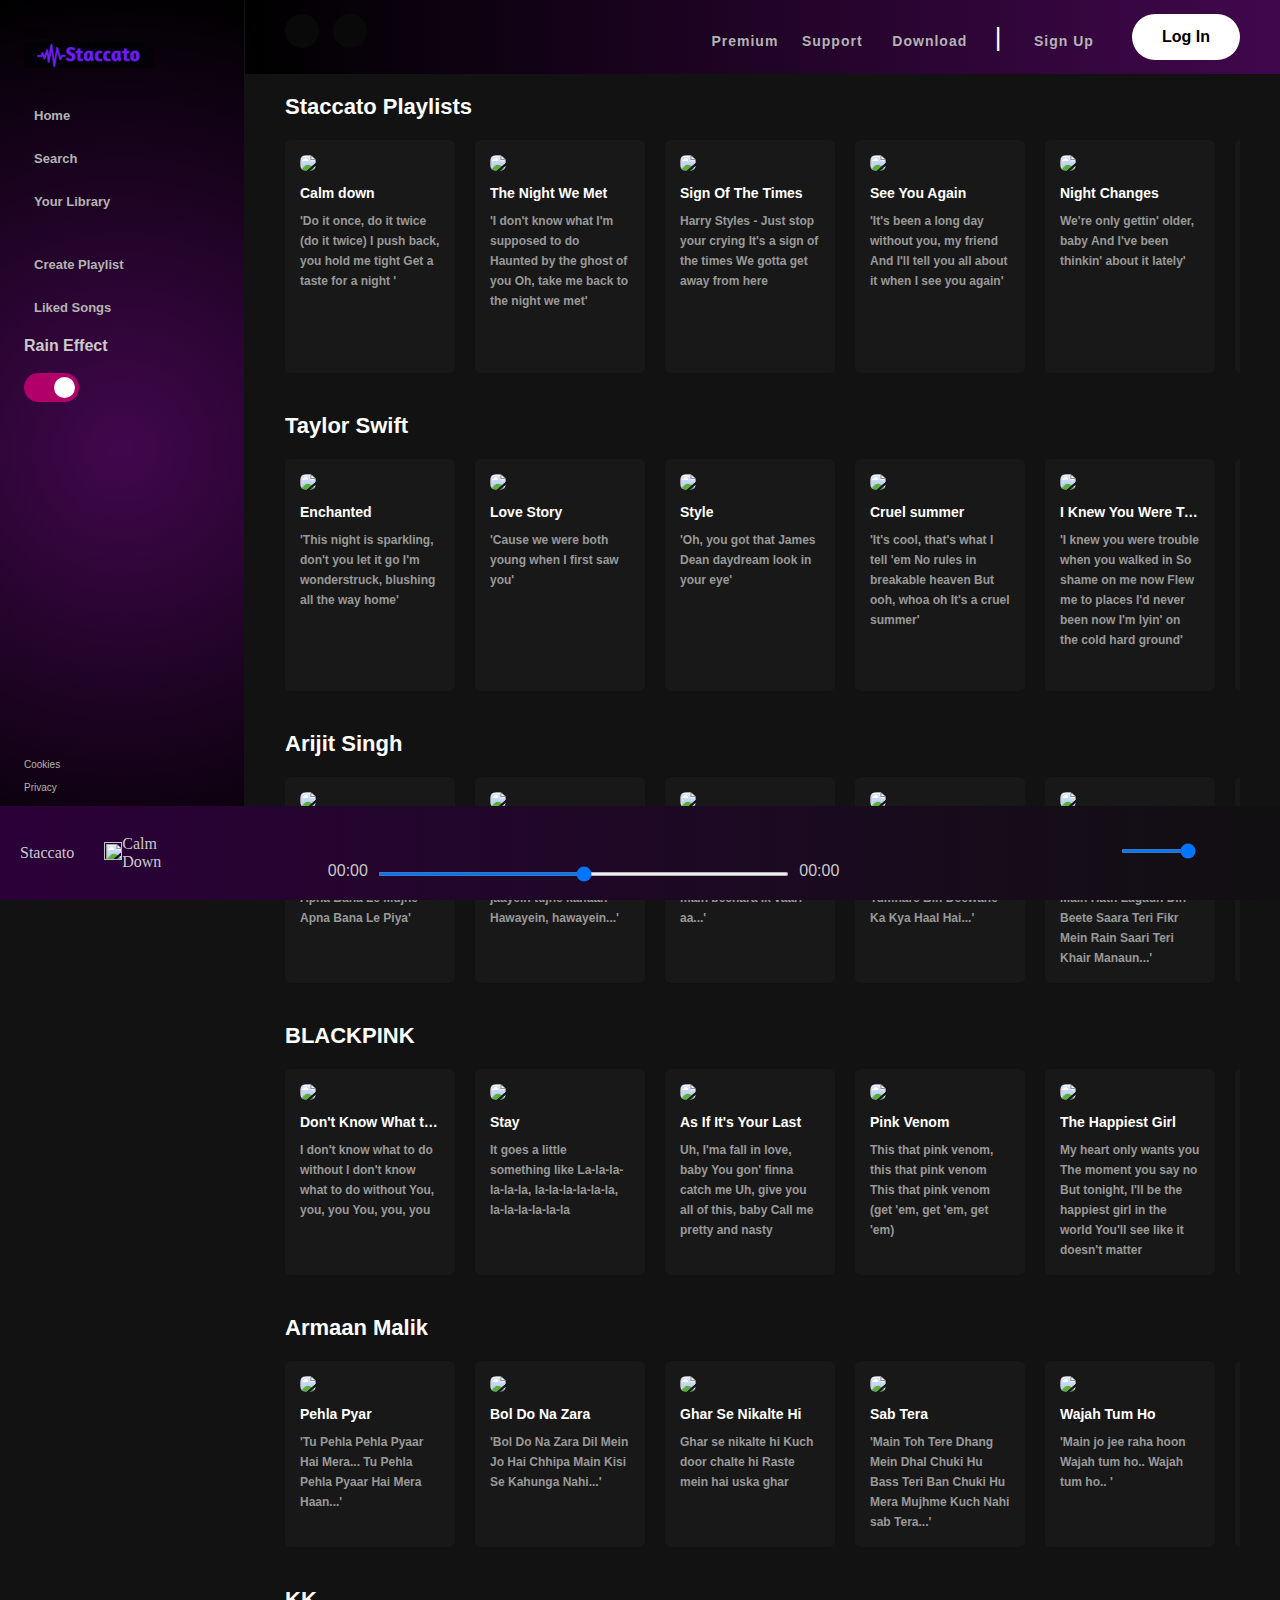
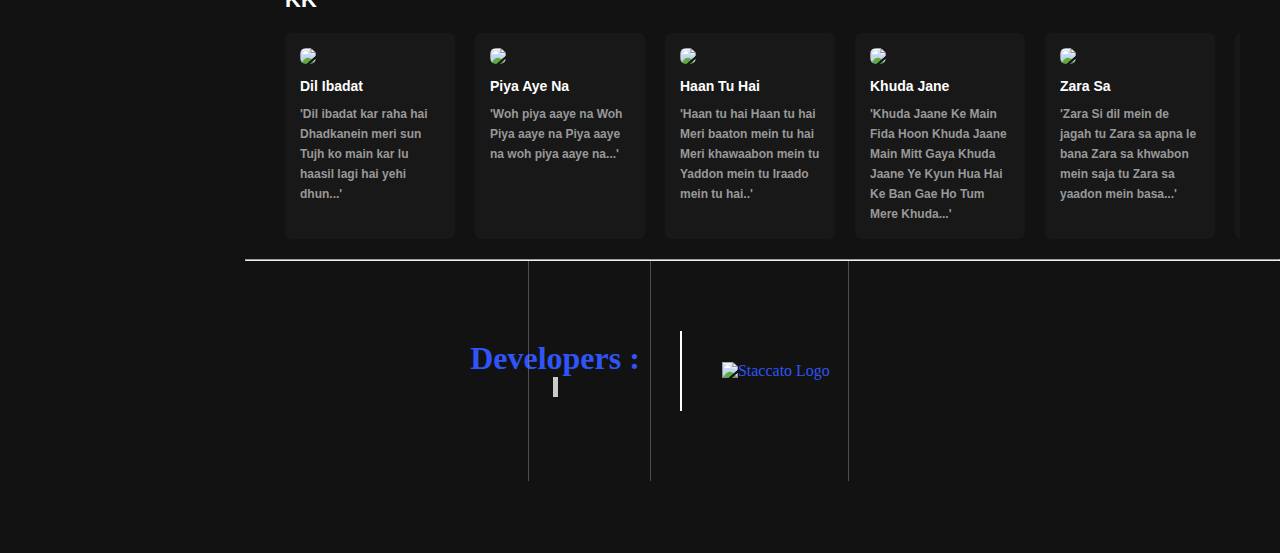
==== index.html @ b37b08cf "Update index.html" ====
<!DOCTYPE html>
<html lang="en">

<head>
  <meta charset="UTF-8">
  <meta name="viewport" content="width=device-width, initial-scale=1.0">
  <link rel="stylesheet" href="Staccato.css">
  <link rel="icon" href="Logo.png">
  <title>Staccato - Let's Listen Something Like Never Before </title>


  <script src="https://cdnjs.cloudflare.com/ajax/libs/p5.js/1.4.0/p5.js"></script>

</head>

<body>
  <div class="sidebar">sss
    <div class="logo">
      <a href="#">
        <img src="Staccato.jpg" alt="Logo" />
      </a>
    </div>

    <div class="navigation">
      <ul>
        <li>
          <a href="#">
            <span class="fa fa-home"></span>
            <span id="homeButton" style=" scroll-behavior: smooth;">Home</span>
          </a>
        </li>

        <li>
          <a href="#">
            <span class="fa fa-search"></span>
            <span>Search</span>
          </a>
        </li>

        <li>
          <a href="#">
            <span class="fa fas fa-book"></span>
            <span>Your Library</span>
          </a>
        </li>
      </ul>
    </div>

    <div class="navigation">
      <ul>
        <li>
          <a href="#">
            <span class="fa fas fa-plus-square"></span>
            <span>Create Playlist</span>
          </a>
        </li>

        <li>
          <a href="#">
            <span class="fa fas fa-heart"></span>
            <span>Liked Songs</span>
          </a>
        </li>
        <li>
          <h4 style="color: #CACACA ; font-family: Arial, Helvetica, sans-serif;"> Rain Effect </h4>
          <br>
          <label class="toggle-button">
            <input type="checkbox" id="rainToggle" checked>
            <span class="slider round"></span>
          </label>

        </li>

      </ul>
    </div>



    <div class="policies">
      <ul>
        <li>
          <a href="#">Cookies</a>
        </li>
        <li>
          <a href="#">Privacy</a>
        </li>

      </ul>
    </div>
  </div>

  <div class="main-container">
    <div class="topbar">
      <div class="prev-next-buttons">
        <button type="button" class="fa fas fa-chevron-left"></button>
        <button type="button" class="fa fas fa-chevron-right"></button>
      </div>
      <div class="navbar">
        <ul>
          <li>
            <a href="#">Premium</a>
          </li>
          <li>
            <a href="#">Support</a>
          </li>
          <li>
            <a href="#">Download</a>
          </li>
          <li class="divider">|</li>
          <li>
            <a href="#">Sign Up</a>
          </li>
        </ul>
        <button type="button">Log In</button>
      </div>
    </div>

    <div class="spotify-playlists">
      <h2>Staccato Playlists</h2>
      <div class="list">
        <div class="item">
          <img src="https://i1.sndcdn.com/artworks-hvuPC7OQC2OBPDov-V1Ht2A-t500x500.jpg" />
          <div class="play">
            <span class="fa fa-play" onclick="playSong('Songs/Rema, Selena Gomez - Calm Down.mp3','Calm Down ')"></span>
          </div>
          <h4> Calm down </h4>
          <p>'Do it once, do it twice (do it twice)
            I push back, you hold me tight
            Get a taste for a night '</p>
        </div>

        <div class="item">
          <img
            src="https://virtualpiano.net/wp-content/uploads/2020/11/The-Night-We-Met-13-Reasons-Why-Lord-Huron-Best-Online-Piano-Keyboard-Virtual-Piano.jpg" />
          <div class="play">
            <span class="fa fa-play"
              onclick="playSong('Songs/Lord Huron - The Night We Met.mp3','The Night We Met')"></span>
          </div>
          <h4> The Night We Met </h4>
          <p>'I don't know what I'm supposed to do
            Haunted by the ghost of you
            Oh, take me back to the night we met'</p>
        </div>

        <div class="item">
          <img src="https://i1.sndcdn.com/artworks-J3lCZyx8keOpfR1y-PAzksA-t500x500.jpg" />
          <div class="play">
            <span class="fa fa-play"
              onclick="playSong('Songs/Harry Styles - Sign of the Times.mp3','Sign of the Times')"></span>
          </div>
          <h4> Sign Of The Times </h4>
          <p> Harry Styles -
            Just stop your crying
            It's a sign of the times
            We gotta get away from here
          </p>
        </div>

        <div class="item">
          <img src="https://i1.sndcdn.com/artworks-000116177725-alap1o-t500x500.jpg" />
          <div class="play">
            <span class="fa fa-play"
              onclick="playSong('Songs/Wiz Khalifa - See You Again ft. Charlie Puth.mp3','See You Again')"></span>
          </div>
          <h4> See You Again </h4>
          <p>'It's been a long day without you, my friend
            And I'll tell you all about it when I see you again'</p>
        </div>

        <div class="item">
          <img
            src="https://preview.redd.it/night-changes-has-now-surpassed-1-billion-streams-on-v0-7zn2xd70u7ua1.jpg?width=640&crop=smart&auto=webp&s=d1a2172d731d137d933b00348baa083046243414" />
          <div class="play">
            <span class="fa fa-play"
              onclick="playSong('Songs/One Direction - Night Changes.mp3','Night Changes')"></span>
          </div>
          <h4> Night Changes </h4>
          <p>We're only gettin' older, baby
            And I've been thinkin' about it lately'</p>
        </div>

        <div class="item">
          <img src="https://i1.sndcdn.com/artworks-000132598634-ui94jo-t500x500.jpg" />
          <div class="play">
            <span class="fa fa-play"
              onclick="playSong('Songs/Steal My Girl - One Direction.mp3','Steal My Girl')"></span>
          </div>
          <h4> Steal My Girl </h4>
          <p>'Everybody wanna steal my girl
            Everybody wanna take her heart away'</p>
        </div>

        <div class="item">
          <img src="https://resources.tidal.com/images/24df3cde/8158/43c3/81d8/af526b318696/750x750.jpg" />
          <div class="play">
            <span class="fa fa-play" onclick="playSong('Songs/JVKE - golden hour (official music video).mp3','Golden Hour')"></span>
          </div>
          <h4> Golden Hour </h4>
          <p>I was all alone with the love of my life
            She's got glitter for skin
            My radiant beam in the night
            I don't need no light to see you
            Shine...</p>
        </div>

        <div class="item">
          <img src="https://is2-ssl.mzstatic.com/image/thumb/Music122/v4/33/9d/f2/339df25b-1f4c-2715-bc07-eb9c144c96ba/5056167176534_1.jpg/1200x1200bb.jpg" />
          <div class="play">
            <span class="fa fa-play" onclick="playSong('Songs/JVKE - this is what falling in love feels like (Official Video).mp3','This Is What Falling In Love Feels Like ')"></span>
          </div>
          <h4>This is what falling in love feels like</h4>
          <p>I know it sounds super cliché
            But you make me feel some type of way
            This is falling, falling in love</p>
        </div>
      

        <div class="item">
          <img src="https://c.saavncdn.com/026/Chaleya-From-Jawan-Hindi-2023-20230814014337-500x500.jpg" />
          <div class="play">
            <span class="fa fa-play" onclick="playSong('Songs/Jawan_ Chaleya.mp3','Chaleya')"></span>
          </div>
          <h4> Chaleya </h4>
          <p>Oh Main Taan Chaleya Teri Oar
              Tera Chaleya Hai Zor
              Tera Hoya Main Yaar Ve
                Bhuleya Ae Sansaar Ve </p>
        </div>
        
        <div class="item">
          <img src="taylorswift1989.jpg" />
          <div class="play">
            <span class="fa fa-play"></span>
          </div>
          <h4>All out 80s</h4>
          <p>The biggest songs of the 1090s.</p>
        </div>
      </div>
    </div>

    <div class="spotify-playlists">
      <h2> Taylor Swift </h2>
      <div class="list">
        <div class="item">
          <img
            src="https://img.buzzfeed.com/buzzfeed-static/static/2018-04/16/10/asset/buzzfeed-prod-web-04/sub-buzz-16652-1523887341-1.jpg?downsize=700%3A%2A&output-quality=auto&output-format=auto" />
          <div class="play">
            <span class="fa fa-play" onclick="playSong('Songs/TaylorSwift-Enchanted.mp3','Enchanted')"></span>
          </div>
          <h4> Enchanted </h4>
          <p>'This night is sparkling, don't you let it go
            I'm wonderstruck, blushing all the way home'</p>
        </div>

        <div class="item">
          <img
            src="https://t2.genius.com/unsafe/425x425/https%3A%2F%2Fimages.genius.com%2Fefccf69ab98db616b9c315e632383028.600x600x1.jpg" />
          <div class="play">
            <span class="fa fa-play" onclick="playSong('Songs/LoveStory.mp3','Love Story')"></span>
          </div>
          <h4> Love Story </h4>
          <p>'Cause we were both young when I first saw you'</p>
        </div>

        <div class="item">
          <img src="https://i.pinimg.com/originals/a1/49/8d/a1498d7006fe729cde733e554229fcd7.jpg" />
          <div class="play">
            <span class="fa fa-play" onclick="playSong('Songs/TaylorSwift-Style.mp3','Taylor Swift - Style')"></span>
          </div>
          <h4> Style </h4>
          <p>'Oh, you got that James Dean daydream look in your eye'</p>
        </div>

        <div class="item">
          <img
            src="https://images.squarespace-cdn.com/content/v1/5c462fd0c3c16a9eac57b7ca/1683482334138-8WU0VWN3H0T9Q402LSFX/20230610_CruelSummer_Square.jpg" />
          <div class="play">
            <span class="fa fa-play" onclick="playSong('Songs/Taylor Swift - Cruel Summer.mp3','Cruel Summer')"></span>
          </div>
          <h4> Cruel summer </h4>
          <p>'It's cool, that's what I tell 'em
            No rules in breakable heaven
            But ooh, whoa oh
            It's a cruel summer'</p>
        </div>

        <div class="item">
          <img src="https://upload.wikimedia.org/wikipedia/en/7/70/I_Knew_You_Were_Trouble.png" />
          <div class="play">
            <span class="fa fa-play"
              onclick="playSong('Songs/TaylorSwift-IKnewYouWereTrouble.mp3','I Knew You Were Trouble')"></span>
          </div>
          <h4>I Knew You Were Trouble</h4>
          <p>'I knew you were trouble when you walked in
            So shame on me now
            Flew me to places I'd never been now I'm lyin' on the cold hard ground'</p>
        </div>

        <div class="item">
          <img src="https://pbs.twimg.com/media/EV1n5ARWoAMqQgc.jpg:large" />
          <div class="play">
            <span class="fa fa-play" onclick="playSong('Songs/Taylor Swift - Blank Space.mp3','Blank Space')"></span>
          </div>
          <h4>Blank Space</h4>
          <p>'Got a long list of ex-lovers
            They'll tell you I'm insane
            'Cause you know I love the players
            And you love the game'</p>
        </div>

        <div class="item">
          <img src="https://i.scdn.co/image/ab67616d0000b27325751b4b32829d6bbfe6be7f" />
          <div class="play">
            <span class="fa fa-play" onclick="playSong('Songs/TaylorSwift-willow.mp3','Taylor Swift - willow')"></span>
          </div>
          <h4>Willow</h4>
          <p>'You know that my train can take you home
            Anywhere else is hollow
            I'm begging for you to take my hand
            Wreck my plans, that's my man'</p>
        </div>

        <div class="item">
          <img src="https://i.pinimg.com/736x/68/40/d0/6840d0fdf5e62e492fb6ef2d8341399a.jpg" />
          <div class="play">
            <span class="fa fa-play" onclick="playSong('Songs/Taylor Swift - Shake It Off.mp3','Shake It Off')"></span>
          </div>
          <h4>Shake it Off</h4>
          <p>'Cause the players gonna play, play, play, play, play
            And the haters gonna hate, hate, hate, hate, hate</p>
        </div>

        <div class="item">
          <img src="taylorswift1989.jpg" />
          <div class="play">
            <span class="fa fa-play"></span>
          </div>
          <h4>Beats to think to</h4>
          <p>Focus with deep techno and tech house.</p>
        </div>
      </div>
    </div>

    <div class="spotify-playlists">
      <h2> Arijit Singh </h2>
      <div class="list">
        <div class="item">
          <img
            src="https://i0.wp.com/99lyricstore.com/wp-content/uploads/2022/11/Apna-Bana-Le-Lyrics-Arijit-Singh.jpg" />
          <div class="play">
            <span class="fa fa-play" onclick="playSong('Songs/Apna Bana Le.mp3','Apna Bana Le')"></span>
          </div>
          <h4> Apna-Bana-Le</h4>
          <p>'Apna Bana Le Piya
            Apna Bana Le Piya
            Apna Bana Le Mujhe
            Apna Bana Le Piya'</p>
        </div>

        <div class="item">
          <img src="https://i.scdn.co/image/ab67616d0000b2730f29b052ea18eb757ec7ca9a" />
          <div class="play">
            <span class="fa fa-play" onclick="playSong('Songs/Hawayein.mp3','Arijit Singh - Hawayein')"></span>
          </div>
          <h4>Hawayein</h4>
          <p>'Le jaayein jaane kahaan
            Hawayein, hawayein
            Le jaayein tujhe kahaan
            Hawayein, hawayein...'</p>
        </div>

        <div class="item">
          <img
            src="https://i.scdn.co/image/ab67616d00001e02ece89c7bf7d8141a1e8eef42" />
          <div class="play">
            <span class="fa fa-play" onclick="playSong('Songs/Ik Vaari Aa.mp3','Ek Vaari Aa ')"></span>
          </div>
          <h4>Ek-Vaari-Aaa</h4>
          <p>'Ik vaari aa bhi jaa yaara
            Ik vaari aa...
            Raah takun main bechara
            Ik vaari aa...'</p>
        </div>

        <div class="item">
          <img src="https://m.media-amazon.com/images/M/MV5BN2Y0YjJkMTctNjNmMC00MDkyLTkzZDktMWZmNTdmN2YyNWNmXkEyXkFqcGdeQXVyMTA5NzIyMDY5._V1_.jpg">
          <div class="play">
            <span class="fa fa-play" onclick="playSong('Songs/Khairiyat.mp3','Khairiyat')"></span>
          </div>
          <h4>Khairiyat</h4>
          <p>'Khairiyat Puchon
            Kabhi To Kaifiyat Puchon
            Tumhare Bin Deewane Ka
            Kya Haal Hai...'</p>
        </div>

        <div class="item">
          <img src="https://c.saavncdn.com/191/Kesariya-From-Brahmastra-Hindi-2022-20220717092820-500x500.jpg" />
          <div class="play">
            <span class="fa fa-play" onclick="playSong('Songs/Kesariya.mp3','Arijit Singh - Kesariya')"></span>
          </div>
          <h4>Kesariya</h4>
          <p>'Kesariya Tera Ishq Hai Piya
            Rang Jaaun Jo Main Hath Lagaun
            Din Beete Saara Teri Fikr Mein
            Rain Saari Teri Khair Manaun...'</p>
        </div>

        <div class="item">
          <img src="https://c.saavncdn.com/172/Shayad-Film-Version-From-Love-Aaj-Kal--Hindi-2021-20210325204139-500x500.jpg" />
          <div class="play">
            <span class="fa fa-play" onclick="playSong('Songs/Shayad.mp3',' Arijit Singh - Shayad ')"></span>
          </div>
          <h4>Shayad</h4>
          <p>'Jo tum na ho... rahenge hum nahin
            Jo tum na ho... rahenge hum nahin
            Na chahiye kuch tum se zyada tum se kam nahin...'</p>
        </div>

        <div class="item">
          <img src="https://upload.wikimedia.org/wikipedia/en/9/9b/Zaalima_Raees_Cover.jpg" />
          <div class="play">
            <span class="fa fa-play" onclick="playSong('Songs/Zaalima.mp3','Arijit Singh - Zaalima ')"></span>
          </div>
          <h4>Zaalima</h4>
          <p>'Jo tere khatir tadpe pehle se hi
            Kya usse tadpana
            O zaalima o zaalima...'</p>
        </div>

        <div class="item">
          <img src="https://i1.sndcdn.com/artworks-f48j8UFVEcQIocrq-sHMNbw-t500x500.jpg" />
          <div class="play">
            <span class="fa fa-play" onclick="playSong('Songs/Arijit Singh_ Phir Aur Kya Chahiye.mp3','Phir Aur Kya Chahiye')"></span>
          </div>
          <h4>Phir Aur Kya Chahiye</h4>
          <p>'Tu Hai Toh Mujhe
            Phir Aur Kya Chahiye
            Tu Hai Toh Mujhe
            Phir Aur Kya Chahiye...'</p>
        </div>
      </div>
    </div>

    <div class="spotify-playlists">
      <h2> BLACKPINK </h2>

      <div class="list">
        <div class="item">
          <img src="https://i1.sndcdn.com/artworks-000543859353-fvedxx-t500x500.jpg" />
          <div class="play">
            <span class="fa fa-play"
              onclick="playSong('Songs/BLACKPINK - Dont know what to do MV.mp3','Dont know what to do')"></span>
          </div>
          <h4>Don't Know What to Do</h4>
          <p>I don't know what to do without
            I don't know what to do without
            You, you, you
            You, you, you
          </p>
        </div>

        <div class="item">
          <img src="https://i.pinimg.com/736x/45/f5/9d/45f59d3d3881f672b67e7a41f8058273.jpg" />
          <div class="play">
            <span class="fa fa-play" onclick="playSong('Songs/BlackPink-Stay.mp3','BlackPink - Stay')"></span>
          </div>
          <h4> Stay </h4>
          <p>It goes a little something like
            La-la-la-la-la-la, la-la-la-la-la-la, la-la-la-la-la-la</p>
        </div>

        <div class="item">
          <img src="https://wallpapercave.com/wp/wp4463369.jpg" />
          <div class="play">
            <span class="fa fa-play"
              onclick="playSong('Songs/As If Its Your Last - BlackPink.mp3','As If Its Your Last')"></span>
          </div>
          <h4> As If It's Your Last</h4>
          <p>Uh, I'ma fall in love, baby
            You gon' finna catch me
            Uh, give you all of this, baby
            Call me pretty and nasty</p>
        </div>

        <div class="item">
          <img
            src="https://blackpink.cafe/wp-content/uploads/2022/08/blackpink-220825-pink-venom-official-merch-lisa.jpg" />
          <div class="play">
            <span class="fa fa-play" onclick="playSong('Songs/BLACKPINK Pink Venom.mp3','Pink Venom')"></span>
          </div>
          <h4> Pink Venom </h4>
          <p>This that pink venom, this that pink venom
            This that pink venom (get 'em, get 'em, get 'em)</p>
        </div>

        <div class="item">
          <img src="https://qph.cf2.quoracdn.net/main-qimg-f09ed3ef95e24d44edb1fb76352e9559" />
          <div class="play">
            <span class="fa fa-play" onclick="playSong('Songs/The Happiest Girl.mp3','The Happiest Girl')"></span>
          </div>
          <h4> The Happiest Girl</h4>
          <p>My heart only wants you
            The moment you say no
            But tonight, I'll be the happiest girl in the world
            You'll see like it doesn't matter</p>
        </div>

        <div class="item">
          <img src="https://ih1.redbubble.net/image.1328737274.7617/st,small,507x507-pad,600x600,f8f8f8.jpg" />
          <div class="play">
            <span class="fa fa-play" onclick="playSong('Songs/BlackPink - Forever Young.mp3','Forever Young')"></span>
          </div>
          <h4> Forever Young </h4>
          <p>Girls wanna have some fun
            We go dumb, dumb, dumb
            Yeah, girls wanna have some fun
            We ain't done, done, done (let's go)</p>
        </div>

        <div class="item">
          <img src="https://i1.sndcdn.com/artworks-GdlO3nipcLdcaqRI-2UhFUg-t500x500.jpg" />
          <div class="play">
            <span class="fa fa-play" onclick="playSong('Songs/Tally.mp3','Blackpink - Tally')"></span>
          </div>
          <h4> Tally </h4>
          <p>'I ain't gon' conceal it I'll just do it like the boys say, I'm getting mine, getting mine</p>
        </div>

        <div class="item">
          <img src="https://i1.sndcdn.com/artworks-3sQZWeESgRKR5MqT-Zu0WGQ-t500x500.jpg" />
          <div class="play">
            <span class="fa fa-play" onclick="playSong('Songs/BLACKPINK Crazy Over You.mp3','Crazy Over You')"></span>
          </div>
          <h4> Crazy Over You </h4>
          <p> Sound the alarms
            I'ma be mad till you get me back in them arms
            Charge
            Give me all you got
            Go insane with it, better love hard</p>
        </div>
      </div>
    </div>
    
     
    <div class="spotify-playlists">
      <h2>Armaan Malik</h2>

      <div class="list">
        <div class="item">
          <img src="https://i1.sndcdn.com/artworks-000558108219-h0hfs6-t500x500.jpg" />
          <div class="play">
            <span class="fa fa-play" onclick="playSong('Songs/Tu Pehla Pehla Pyar hai Mera.mp3','Pehla Pyaar')"></span>
          </div>
          <h4>Pehla Pyar</h4>
          <p>'Tu Pehla Pehla Pyaar Hai Mera...
            Tu Pehla Pehla Pyaar Hai Mera Haan...'</p>
        </div>

        <div class="item">
          <img
            src="https://c.saavncdn.com/709/Bol-Do-Na-Zara-Instrumental-Hindi-2018-20181221231527-500x500.jpg"/>
          <div class="play" onclick="playSong('songs/BOL DO NA ZARA.mp3','Bol-Do-Na-Zara')">
            <span class="fa fa-play" onclick="playSong('')"></span>
          </div>
          <h4>Bol Do Na Zara</h4>
          <p>'Bol Do Na Zara
            Dil Mein Jo Hai Chhipa
            Main Kisi Se Kahunga Nahi...'</p>
        </div>

        <div class="item">
          <img
            src="https://c.saavncdn.com/098/Ghar-Se-Nikalte-Hi-Hindi-2018-20180407081907-500x500.jpg">
          <div class="play">
            <span class="fa fa-play" onclick="playSong('Songs/Ghar Se Nikalte Hi.mp3','Ghar Se Nikalte Hi')"></span>
          </div>
          <h4>Ghar Se Nikalte Hi</h4>
          <p>Ghar se nikalte hi
            Kuch door chalte hi
            Raste mein hai uska ghar</p>
        </div>

        <div class="item">
          <img
            src="https://i1.sndcdn.com/artworks-000151944028-4wrwk3-t500x500.jpg" />
          <div class="play">
            <span class="fa fa-play" onclick="playSong('Songs/SAB TERA.mp3','Sab Tera')"></span>
          </div>
          <h4>Sab Tera</h4>
          <p>'Main Toh Tere Dhang Mein
            Dhal Chuki Hu
            Bass Teri Ban Chuki Hu
            Mera Mujhme Kuch Nahi
            sab Tera...'</p>
        </div>

        <div class="item">
          <img
            src="https://c.saavncdn.com/590/Wajah-Tum-Ho-Hindi-2016-500x500.jpg">
          <div class="play">
            <span class="fa fa-play" onclick="playSong('Songs/WAJAH TUM HO.mp3','Wajha Tum Ho ')"></span>
          </div>
          <h4>Wajah Tum Ho</h4>
          <p>'Main jo jee raha hoon
            Wajah tum ho..
            Wajah tum ho.. '</p>
        </div>

        <div class="item">
          <img
            src="https://encrypted-tbn0.gstatic.com/images?q=tbn:ANd9GcTA_5KIFuz7X_XFipxTXBip9QQX1uv1YaFapwq-iyzkHIlv6YXSzmYJHv3tpad62TceXj0&usqp=CAU">
          <div class="play">
            <span class="fa fa-play" onclick="playSong('Songs/Hua Hain Aaj Pehli Baar.mp3','Hua Hain Aaj Pehli Baar')"></span>
          </div>
          <h4>Hua Hai Aaj Pehli Baar</h4>
          <p>'Hua hai aaj pehli baar
            Jo aise muskuraya hun
            Tumhe dekha toh jaana ye
            Ke kyun duniya mein aaya hun...'</p>
        </div>

        <div class="item">
          <img src="https://c.saavncdn.com/082/Chale-Aana-From-De-De-Pyaar-De-Hindi-2019-20190503065702-500x500.jpg" />
          <div class="play">
            <span class="fa fa-play" onclick="playSong('Songs/CHALE AANA.mp3','Chale Aana')"></span>
          </div>
          <h4>Chale Aana</h4>
          <p>'Kabhi Main Yaad Aayun Ton
            Chale Aana Chale Aana...'</p>
        </div>

        <div class="item">
          <img src="https://c.saavncdn.com/706/Kehta-Hai-Pal-Pal-Hindi-2017-500x500.jpg" />
          <div class="play">
            <span class="fa fa-play" onclick="playSong('Songs/Kehta Hai Pal Pal.mp3','Kehta Hai Pal Pal')"></span>
          </div>
          <h4>Kehta Hai Pal Pal</h4>
          <p>'Kehta hai pal pal tumse
            Hoke dil yeh deewana...'</p>
        </div>
      </div>
    </div>
    

    <div class="spotify-playlists">
      <h2> KK </h2>
      <div class="list">
        <div class="item">
          <img src="https://c.saavncdn.com/749/Dil-Ibaadat-Lofi-Mix-Hindi-2021-20211118142308-500x500.jpg" />
          <div class="play">
            <span class="fa fa-play" onclick="playSong('Songs/Dil Ibadat.mp3',' Dil Ibadat ')"></span>
          </div>
          <h4>Dil Ibadat</h4>
          <p>'Dil ibadat kar raha hai Dhadkanein meri sun
            Tujh ko main kar lu haasil lagi hai yehi dhun...'</p>
        </div>

        <div class="item">
          <img
            src="https://encrypted-tbn0.gstatic.com/images?q=tbn:ANd9GcS6Qv37IqOB2kTd9MbvmY8LNQrkBBZBLOjMEA&usqp=CAU" />
          <div class="play">
            <span class="fa fa-play" onclick="playSong('Songs/Piya Aye Na.mp3','Piya Aye Na')"></span>
          </div>
          <h4>Piya Aye Na</h4>
          <p>'Woh piya aaye na
              Woh Piya aaye na
              Piya aaye na woh piya aaye na...'</p>
        </div>

        <div class="item">
          <img src="https://i.scdn.co/image/ab67616d0000b273cbf9868f67bc58511b48af2a" />
          <div class="play">
            <span class="fa fa-play" onclick="playSong('Songs/Haan Tu Hain.mp3','Haan Tu Hain')"></span>
          </div>
          <h4>Haan Tu Hai</h4>
          <p>'Haan tu hai Haan tu hai
            Meri baaton mein tu hai
            Meri khawaabon mein tu
            Yaddon mein tu
            Iraado mein tu hai..'</p>
        </div>

        <div class="item">
          <img src="https://resources.tidal.com/images/90da7927/e040/4b92/8ea2/1a342c94a449/750x750.jpg" />
          <div class="play">
            <span class="fa fa-play" onclick="playSong('Songs/KHUDA JAANE.mp3','Khuda Jaane')"></span>
          </div>
          <h4>Khuda Jane</h4>
          <p>'Khuda Jaane Ke Main Fida Hoon
            Khuda Jaane Main Mitt Gaya
            Khuda Jaane Ye Kyun Hua Hai
            Ke Ban Gae Ho Tum Mere Khuda...'</p>
        </div>


        <div class="item">
          <img src="https://is1-ssl.mzstatic.com/image/thumb/Music126/v4/17/47/fd/1747fd5c-354b-6dc5-c43c-a0e8fa9b8943/cover.jpg/400x400cc.jpg" />
          <div class="play">
            <span class="fa fa-play" onclick="playSong('Songs/Zara Sa Audio Song.mp3','Zara Sa')"></span>
          </div>
          <h4> Zara Sa</h4>
          <p>'Zara Si dil mein de jagah tu
            Zara sa apna le bana
            Zara sa khwabon mein saja tu
            Zara sa yaadon mein basa...'</p>
        </div>

        
        <div class="item">
          <img
            src="https://i0.wp.com/99lyricstore.com/wp-content/uploads/2021/04/Tu2Bhi2Bmeri2Bshab2Bhai2BHindi2BLove2BSong2BLyrics252C2BSung2BBy2BK.K.jpg" />
          <div class="play">
            <span class="fa fa-play" onclick="playSong('Songs/Tu Hi Meri Shab Hai.mp3','Tu Hi Mera Shab Hai')"></span>
          </div>
          <h4>Tu Hi Meri Shab Hai</h4>
          <p>'Tu hi meri shab hai subah
            Hai tu hi din hai mera
            Tu hi mera rab hai jahaan
            Hai tu hi meri duniya...'</p>
        </div>

        <div class="item">
          <img src="https://c-cl.cdn.smule.com/smule-gg-s-sf-bck2/arr/9c/d4/54d47378-d960-482b-9395-f13ac5e3395d_1024.jpg" />
          <div class="play">
            <span class="fa fa-play" onclick="playSong('Songs/Tu Jo Mila Lyrical Song.mp3','Tu Jo Mila ')"></span>
          </div>
          <h4> Tu Jo Mila </h4>
          <p>'Tu jo mila lo ho gaya main qaabil
            Tu jo mila to ho gaya sab haasil haan!..'</p>
        </div>

        <div class="item">
          <img src="https://c-cl.cdn.smule.com/rs-s78/arr/49/ac/8ab30b9f-0dcf-4d23-a03c-7a6bf9e076a0.jpg" />
          <div class="play">
            <span class="fa fa-play" onclick="playSong('Songs/TUJHE SOCHTA HOON.mp3','Tujhe Sochta Hoon')"></span>
          </div>
          <h4>Tujhe Sochta Hoon </h4>
          <p>'Bas sare gham mein jaana, sang hoon tere
            Har ek mausam me jaana, sang hoon tere...'</p>
        </div>
      </div>
    </div>


    <!-- <div class="spotify-playlists">
      <h2> Add Music Artist name here </h2>

      <div class="list">
        <div class="item">
          <img src="taylorswift1989.jpg" />
          <div class="play">
            <span class="fa fa-play"></span>
          </div>
          <h4>Viva Latino</h4>
          <p>Today's top Latin hits elevando nuestra...</p>
        </div>

        <div class="item">
          <img src="taylorswift1989.jpg" />
          <div class="play">
            <span class="fa fa-play"></span>
          </div>
          <h4>RapCaviar</h4>
          <p>New Music from Lil Baby, Juice WRLD an...</p>
        </div>

        <div class="item">
          <img src="taylorswift1989.jpg" />
          <div class="play">
            <span class="fa fa-play"></span>
          </div>
          <h4>All out 2010s</h4>
          <p>The biggest spmgs pf tje 2010s. Cover:...</p>
        </div>

        <div class="item">
          <img src="taylorswift1989.jpg" />
          <div class="play">
            <span class="fa fa-play"></span>
          </div>
          <h4>Rock Classics</h4>
          <p>Rock Legends & epic songs that continue t...</p>
        </div>

        <div class="item">
          <img src="taylorswift1989.jpg" />
          <div class="play">
            <span class="fa fa-play"></span>
          </div>
          <h4>Chill Hits</h4>
          <p>Kick back to the best new and recent chill...</p>
        </div>

        <div class="item">
          <img src="taylorswift1989.jpg" />
          <div class="play">
            <span class="fa fa-play"></span>
          </div>
          <h4>Viva Latino</h4>
          <p>Today's top Latin hits elevando nuestra...</p>
        </div>

        <div class="item">
          <img src="taylorswift1989.jpg" />
          <div class="play">
            <span class="fa fa-play"></span>
          </div>
          <h4>Mega Hit Mix</h4>
          <p>A mega mix of 75 favorites from the last...</p>
        </div>

        <div class="item">
          <img src="taylorswift1989.jpg" />
          <div class="play">
            <span class="fa fa-play"></span>
          </div>
          <h4>All out 80s</h4>
          <p>The biggest songs of the 1090s.</p>
        </div>
      </div>
    </div> -->

    <hr>
  </div>
  </div>
  <div class="footer-player">
    <div class="footer-player-left">
      <div class="footer-player-left-song">
        <div class="footer-player-left-song-name"> Staccato </div>

      </div>
      <div class="footer-player-left-like">
        <img src="assets/FiiledLike.svg" alt="" class="spotify-color" style="height: 18px; width: 18px;">
      </div>
    </div>
    <span class="footer-player-left-song-artist" id="songName"> Now Playing : </span>

    <div class="footer-player-middle">
      <div class="footer-player-middle-buttons">
        <img src="assets/Shuffle.svg" alt="" class="gray-filtered">
        <img src="assets/Previous.svg" alt="" class="gray-filtered" onclick="playPreviousSong()">
        <span class="pause-button">
          <img id="playPauseIcon" src="assets/Pause.svg" alt="" onclick="togglePlayPause()">
        </span>
        <img src="assets/Next.svg" alt="" class="gray-filtered" onclick="playNextSong()">
        <img src="assets/Repeat.svg" alt="" class="gray-filtered">
      </div>
      <div class="footer-player-middle-slider">
        <!-- <img src="Playing.gif" alt="gif" width="25px"> -->
        <div class="player-time"> <span id="currentTime">00:00</span> </div>
        <div class="player-slider">
          <input type="range" name="range" id="progressBar" min="0" max="100" value="0" step="0.1">
        </div>
        <div class="player-time"><span id="songLength">00:00</span></div>
      </div>
    </div>
    <div class="footer-player-right">
      <div class="footer-player-right-buttons">
        <img src="assets/Lyrics.svg" alt="">
        <img src="assets/Queue.svg" class="filtered-img" alt="">
        <img src="assets/Connect to a device.svg" class="filtered-img" alt="">
        <img src="assets/Volume.svg" class="filtered-img" alt="">
        <div class="player-slider" style="margin-right: 20px; width: 200px;">
          <input type="range" min="0" max="100" value="100" id="progressBarVolume"
            style="width:75px; position: relative; top:-5px;">
        </div>
        <img src="assets/Full screen.svg" class="filtered-img" alt="">
      </div>
    </div>
  </div>

  <footer class="footer-color" id="falling-lines">
    <div class="falling-line"></div>
    <div class="footer-container">
      <div class="footer-creators">
        <h1>Developers : </h1>
        <span id="creators"></span>
        <span class="cursor"></span>
      </div>
      <div class="footer-divider"></div>
      <div class="footer-logo">
        <img src="https://f.cdn-static.cn/52549_163098249260012.png?imageView2/2/w/500/q/75" alt="Staccato Logo">
      </div>
    </div>
  </footer>
  <div>
    <br><br><br><br>
  </div>


  <script src="https://kit.fontawesome.com/23cecef777.js" crossorigin="anonymous"></script>
  <script src="Staccato.js"> </script>
  <script src="sketch.js"></script>
</body>

</html>
---- Staccato.css ----
* {
  padding: 0;
  margin: 0;
}
body {
  background-color: hsl(0, 0%, 7%);
  font-family: 'Montserrat', sans-serif;
  box-sizing: border-box;
    margin: 0;
    overflow-x: hidden;
    font-family: "Gotham SSm A", "Gotham SSm B", "Helvetica Neue", Helvetica, Arial, sans-serif;
    max-height: 100vh;
    height: 100vh;
 
}
#top {
  float:right;
  width:39px;
  margin-top:-35px; 
}


.sidebar {
  position: fixed;
  left: 0;
  top: 0;
  bottom: 0;
  width: 196px;
  background-color: #000000;
  background-image: radial-gradient(circle, #41074d 0%, #000000 100%);
  padding: 24px;
  z-index: 3;
}
.sidebar .logo img {
  width: 130px;
}
.sidebar .navigation ul {
  list-style: none;
  margin-top: 20px;
}
.sidebar .navigation ul li {
  padding: 10px 0px;
}
.sidebar .navigation ul li a {
  color: #b3b3b3;
  text-decoration: none;
  font-weight: bold;
  font-size: 13px;
}
.sidebar .navigation ul li a:hover,
.sidebar .navigation ul li a:active,
.sidebar .navigation ul li a:focus {
  color: #ffffff;
}
.sidebar .navigation ul li a:hover .fa,
.sidebar .navigation ul li a:active .fa,
.sidebar .navigation ul li a:focus .fa {
  color: #b3b3b3;
}
.sidebar .navigation ul li .fa {
  font-size: 20px;
  margin-right: 10px;
}
.sidebar .navigation ul li a:hover .fa:hover,
.sidebar .navigation ul li a:hover .fa:active,
.sidebar .navigation ul li a:hover .fa:focus {
  color: #ffffff;
}
.sidebar .policies {
  position: absolute;
  bottom: 100px;
}
.sidebar .policies ul {
  list-style: none;
}
.sidebar .policies ul li {
  padding-bottom: 5px;
}
.sidebar .policies ul li a {
  color: #b3b3b3;
  font-weight: 500;
  text-decoration: none;
  font-size: 10px;
}
.sidebar .policies ul li a:hover,
.sidebar .policies ul li a:active,
.sidebar .policies ul li a:focus {
  text-decoration: underline;
}

.main-container {
  margin-left: 245px;
  margin-bottom: 100px;
}

.topbar {
  display: flex;
  justify-content: space-between;
  background-color: #41074d;
    background-color: rgb(17, 17, 17); /* For browsers that do not support gradients */
    background-image: linear-gradient(-90deg,#41074d, rgb(0, 0, 0));
  /* background-color: #101010; */
  padding: 14px 40px ;

}
.topbar .prev-next-buttons button {
  color: #7a7a7a;
  cursor: allowed;
  width: 34px;
  height: 34px;
  border-radius: 100%;
  font-size: 18px;
  border: 0px;
  background-color: #090909;
  margin-right: 10px;
}
.topbar .navbar {
  display: flex;
  align-items: center;
}
.topbar .navbar ul {
  list-style: none;
}
.topbar .navbar ul li {
  display: inline-block;
  margin: 0px 8px;
  width: 70px;
}
.topbar .navbar ul li a {
  color: #b3b3b3;
  text-decoration: none;
  font-weight: bold;
  font-size: 14px;
  letter-spacing: 1px;
}
.topbar .navbar ul li a:hover,
.topbar .navbar ul li a:active,
.topbar .navbar ul li a:focus {
  color: #ffffff;
  font-size: 15px;
}
.topbar .navbar ul li.divider {
  color: #ffffff;
  font-size: 26px;
  margin: 0px 20px;
  width: auto;
}
.topbar .navbar button {
  background-color: #ffffff;
  color: #000000;
  font-size: 16px;
  font-weight: bold;
  padding: 14px 30px;
  border: 0px;
  border-radius: 40px;
  cursor: pointer;
  margin-left: 20px;
}
.topbar .navbar button:hover,
.topbar .navbar button:active,
.topbar .navbar button:focus {
  background-color: #f2f2f2;
}
.spotify-playlists {
  padding: 20px 40px;
}
.spotify-playlists h2 {
  color: #ffffff;
  font-size: 22px;
  margin-bottom: 20px;
}
.spotify-playlists .list {
  display: flex;
  gap: 20px;
  overflow: hidden;
}
.spotify-playlists .list .item {
  min-width: 140px;
  width: 160px;
  padding: 15px;
  background-color: #181818;
  border-radius: 6px;
  cursor: pointer;
  transition: all ease 0.4s;
}
.spotify-playlists .list .item:hover {
  background-color: #252525;
}
.spotify-playlists .list .item img {
  width: 100%;
  border-radius: 6px;
  margin-bottom: 10px;
}
.spotify-playlists .list .item .play {
  position: relative;
}
.spotify-playlists .list .item .play .fa {
  position: absolute;
  right: 10px;
  top: -60px;
  padding: 18px;
  background-color: rgb(159, 25, 255); /* For browsers that do not support gradients */
  background-image: linear-gradient(to right, rgb(58, 0, 108) , rgb(121, 0, 220));
  border-radius: 100%;
  opacity: 0;
  transition: all ease 0.6s;
}
.spotify-playlists .list .item:hover .play .fa {
  opacity: 1;
  transform: translateY(-20px);
}
.spotify-playlists .list .item h4 {
  color: #ffffff;
  font-size: 14px;
  margin-bottom: 10px;
  white-space: nowrap;
  overflow: hidden;
  text-overflow: ellipsis;
}
.spotify-playlists .list .item p {
  color: #989898;
  font-size: 12px;
  line-height: 20px;
  font-weight: 600;
}
.spotify-playlists hr {
  margin: 70px 0px 0px;
  border-color: #636363;
}

.preview {
  position: fixed;
  bottom: 0;
  left: 0;
  right: 0;
  background: linear-gradient(to right, #ae2896, #509bf5);
  padding: 15px 40px;
  display: flex;
  justify-content: space-between;
}
.preview h6 {
  color: #ffffff;
  text-transform: uppercase;
  font-weight: 400;
  font-size: 12px;
  margin-bottom: 10px;
}
.preview p {
  color: #ffffff;
  font-size: 14px;
  font-weight: 500;
}
.preview button {
  background-color: #ffffff;
  color: #000000;
  font-size: 16px;
  font-weight: bold;
  padding: 14px 30px;
  border: 0px;
  border-radius: 40px;
  cursor: pointer;
}

.footer-player  {
  display: flex;
  justify-content: space-between;
  align-items: center;
  padding: 20px;
  background-color: #8232d8;
  background-image: linear-gradient(to right, rgb(43, 0, 57) , rgb(16, 16, 16));
  position: fixed;
  bottom:0;
  width: 100%;
  height: var(--footer-height);
  z-index: 3;
}

.footer-player-left-like svg path {
  fill: var(--spotify-green);
}
.footer-player-left-like {
  padding-left: 30px;
}

.footer-player-left {
  display: flex;
  align-items: center;
}

.footer-player-middle {
  width: 100%;
  display: flex;
  justify-content: center;
  flex-direction: column;
}

.footer-player-middle-buttons img  {
  width: 15px;
  padding: 15px;
}

.footer-player-middle-buttons, .footer-player-middle-slider {
  display: flex;
  justify-content: center;
}


.pause-button {
  position: relative;
  display: inline-block;
  width: 36px !important;
  height: 36px !important;
  background-color: var(--spotify-green) !important;
  border-radius: 50%;
  margin: 0 8px;
  top:4px;
}

.pause-button img {
  position: relative;
  max-width: 24px !important;
  max-height: 24px !important;

  filter:none !important;
  left: -4px;
  top:-4px;
}

.player-slider {
  width: 50% !important;
}
.player-slider input {
  width: 100%;
  height: 4px;
  background-color: #6a6a6a;
  border-radius: 5px;
  position: relative;
  border: none;
}


.footer-player-middle-slider   {
  display: flex;
  align-items: center;
}

.player-time {
  padding: 0 10px;
  color: #CACACA;
  font-family: 'Brush Script MT', Verdana, sans-serif;
}

.footer-player-right-buttons {
  display: flex;
  align-items: center;
  justify-content: center;
  padding-right: 30px;
}

.footer-player-right-buttons img {
  margin-right: 20px;
  width: 16px;
}

.footer-player-left-song-artist, .footer-player-left-song-name {
     color: #CACACA;
     font-family: Copperplate, Lucida Handwriting;
}

   /* For the water Droplets  */
body {
  margin: 0;
  padding: 0;
}
canvas {
  display: block;
  position: fixed;
  top: 0;
  left: 0;
  width: 100%;
  height: 100%;
  z-index: -1;
}
.footer {
  background-color: hsl(0, 0%, 7%);
  color: #fff;
  padding: 20px;
  position: relative;
  z-index: 1;
}

   /* For The Water DropLets Code Ends Here  */



 footer {
  background-color: hsl(0, 0%, 7%);
  color: #3054f5;
  font-family: Cambria, Cochin, Georgia, Times, 'Times New Roman', serif;
  padding: 10px;
  position: relative;
  z-index: 2;
  display: flex;
  justify-content: center;
  margin-top: -100px; /* Adjust the negative margin value as desired */
}

.footer-container {
  display: flex;
  align-items: center;
}

.footer-creators {
  text-align: center;
  margin-right: 20px;
}

.footer-creators h3 {
  font-weight: bold;
}

.footer-creators ol {
  list-style-type: none;
  padding: 0;
  margin: 0;
}

.footer-creators li {
  margin-bottom: 5px;
}

.footer-divider {
  width: 2px;
  height: 80px;
  background-color: #fff;
  margin: 0 20px;
}

.footer-logo {
  margin-left:20px;
}

.footer-logo img {
  max-width: 100%;
  height: auto;
  max-height: 70px;
} 



/*.footer-color  { 
  background: linear-gradient(to right, hsl(0, 0%, 0%), hsl(298, 100%, 21%)); /* Linear gradient background */
 /* background-size: 200% 100%; /* Increased width */
 /* animation: moveWater 10s infinite linear; /* Animation properties */
/*}

@keyframes moveWater {
  0% {
    background-position: 0% 20%; /* Initial position */
 /* }
  50% {
    background-position: 100% 50%; /* Movement to the right */
/*  }
  100% {
    background-position: 0% 20%; /* Movement back to the left */
 /* }
} */



/* This Code Is For the text in the typewriter effect */

#creators {
  font-weight: bold;
  font-size: 18px;
  color: #cacaca;
}

.cursor {
  display: inline-block;
  width: 5px;
  height: 20px;
  background-color: #cacaca;
  animation: blink 1s infinite;
}

@keyframes blink {
  0%, 100% {
    opacity: 0;
  }
  50% {
    opacity: 1;
  }
}



/* Code For the falling Lines */
#falling-lines {
  position: relative;
  width: 100%;
  height: 200px;
  overflow: hidden;
}

.falling-line {
  position: absolute;
  top: 0;
  width: 1px;
  height: 100%;
  background-color: rgba(136, 136, 136, 0.5);
  animation: fall 2s linear infinite;
}

@keyframes fall {
  0% {
    transform: translateY(-100%);
    opacity: 0.5;
  }
  80%, 100% {
    transform: translateY(100%);
    opacity: 0;
  }
}



.toggle-button {
  display: inline-block;
  position: relative;
  width: 55px;
  height: 29px;
}

.toggle-button input {
  opacity: 0;
  width: 0;
  height: 0;
}

.slider {
  position: absolute;
  top: 0;
  left: 0;
  right: 0;
  bottom: 0;
  cursor: pointer;
  border-radius: 34px;
  background-color: #CACACA;
  transition: 0.5s;
}

.slider:before {
  position: absolute;
  content: "";
  height: 21px;
  width: 21px;
  left: 4px;
  bottom: 4px;
  border-radius: 50%;
  background-color: #FFFFFF;
  transition: 0.5s;
}

input:checked + .slider {
  background-color: rgb(178, 0, 107);
}

input:checked + .slider:before {
  transform: translateX(26px);
}
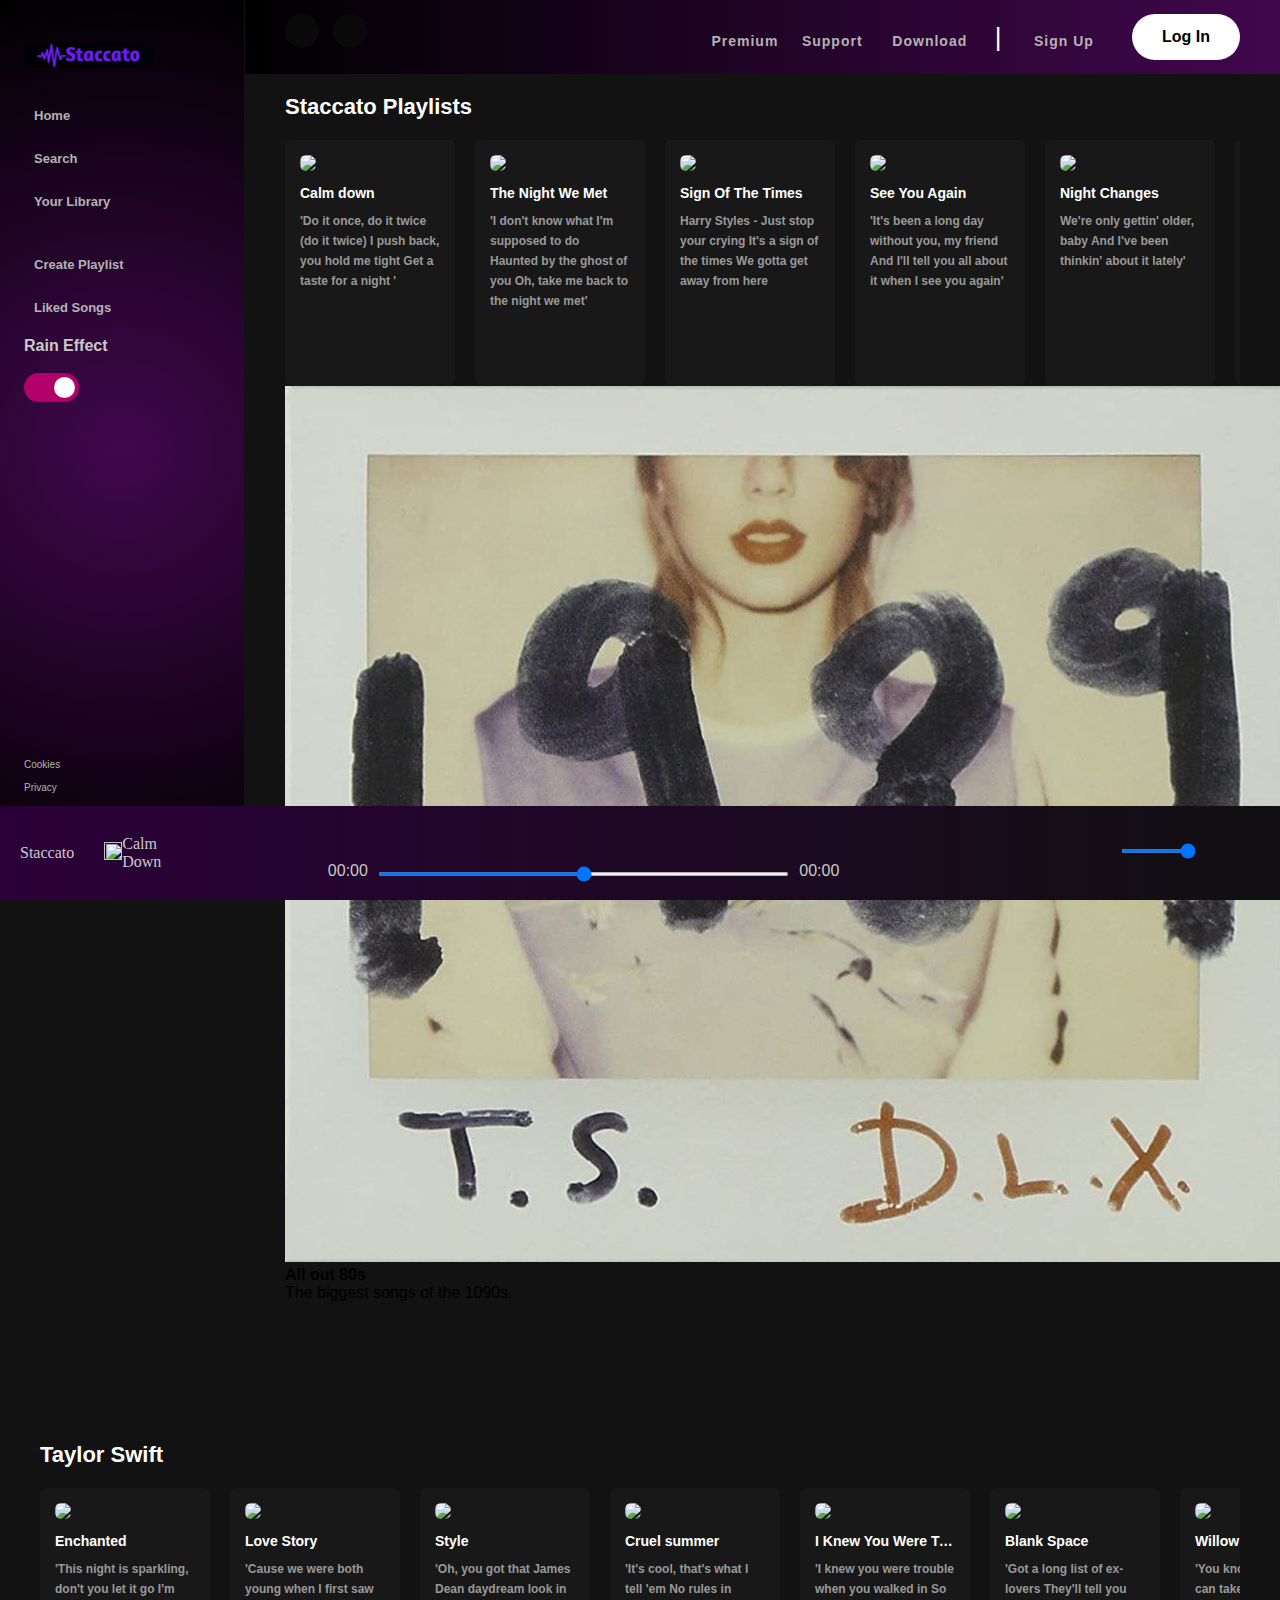
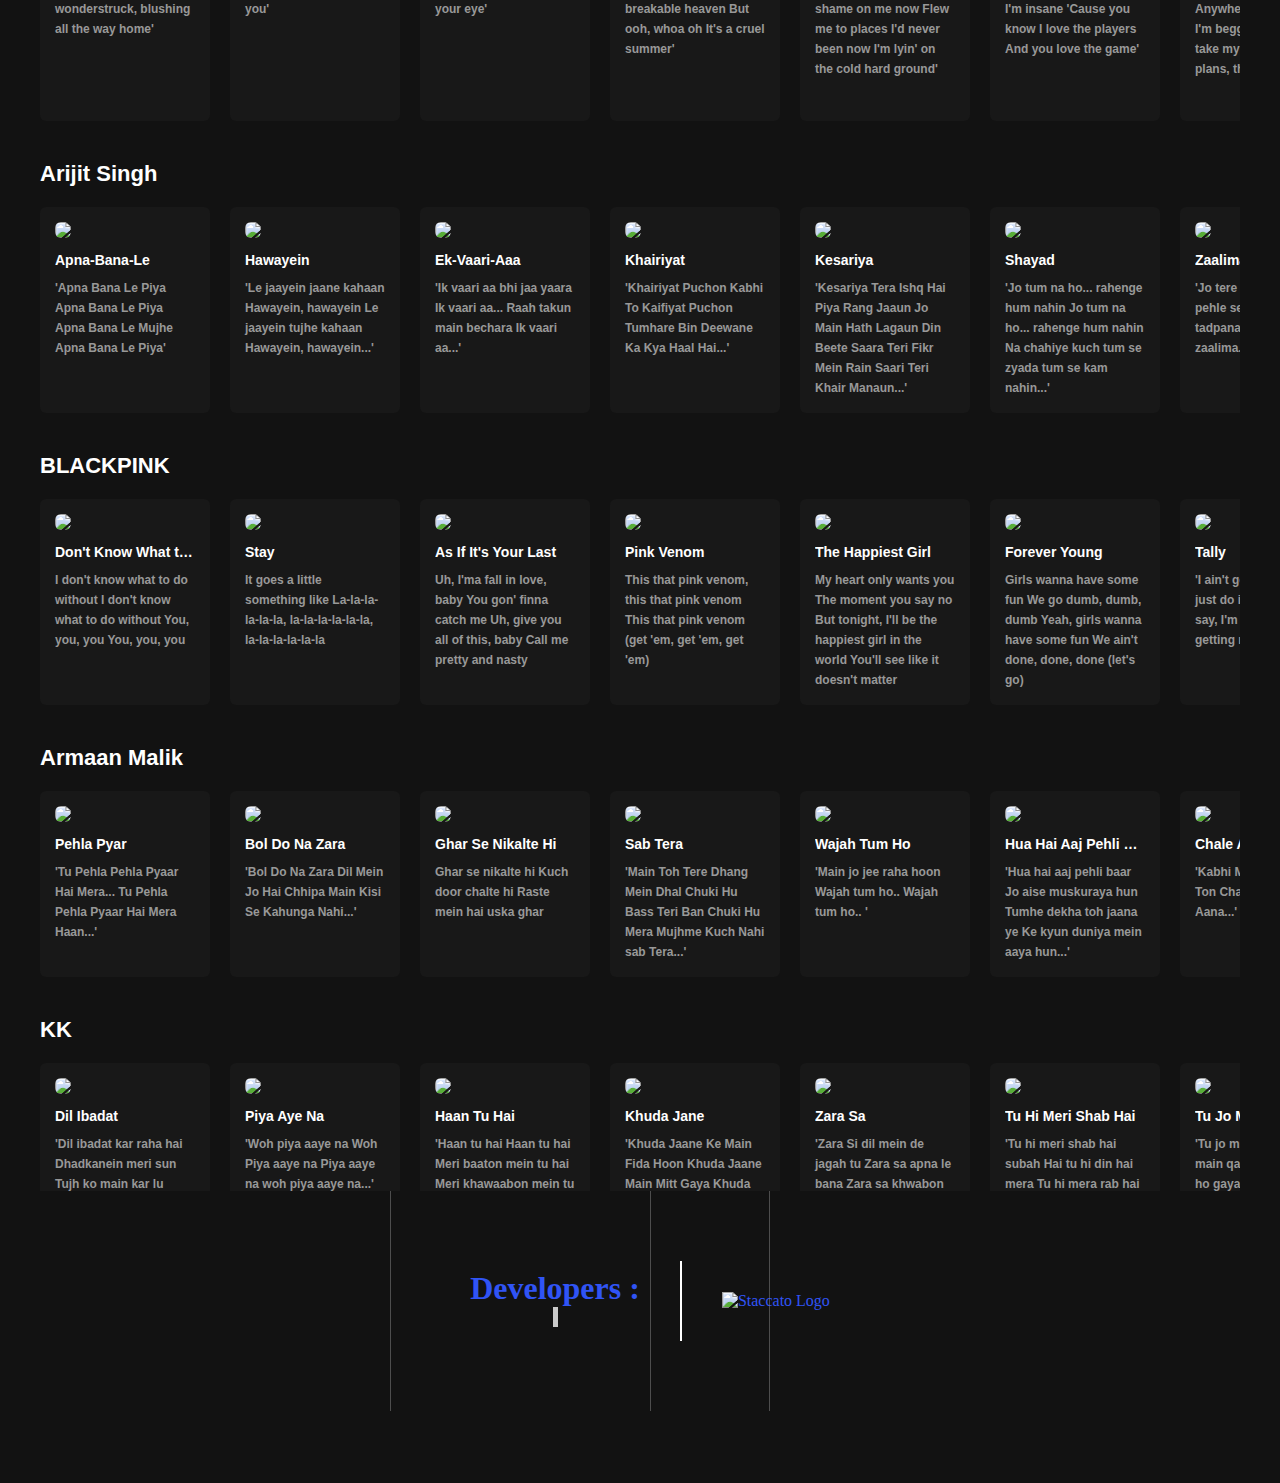
==== commit fce615a8: "Update index.html" ====
--- a/index.html
+++ b/index.html
@@ -226,7 +226,20 @@
               Tera Hoya Main Yaar Ve
                 Bhuleya Ae Sansaar Ve </p>
         </div>
-        
+
+      <div class="item">
+          <img src="https://glasgowguardian.co.uk/wp-content/uploads/sites/2/2021/12/R.png" />
+          <div class="play">
+              <span class="fa fa-play" onclick="playSong('Songs/Taylor Swift - All Too Well.mp3','Taylor Swift - All Too Well')"></span>
+          </div>
+          <h4>All Too Well</h4>
+          <p>'Cause there we are again in the middle of the night
+             We're dancing 'round the kitchen in the refrigerator light
+             Down the stairs, I was there
+            I remember it all too well, yeah</p>
+        </div>
+      </div>
+
         <div class="item">
           <img src="taylorswift1989.jpg" />
           <div class="play">
@@ -236,6 +249,7 @@
           <p>The biggest songs of the 1090s.</p>
         </div>
       </div>
+    
     </div>
 
     <div class="spotify-playlists">
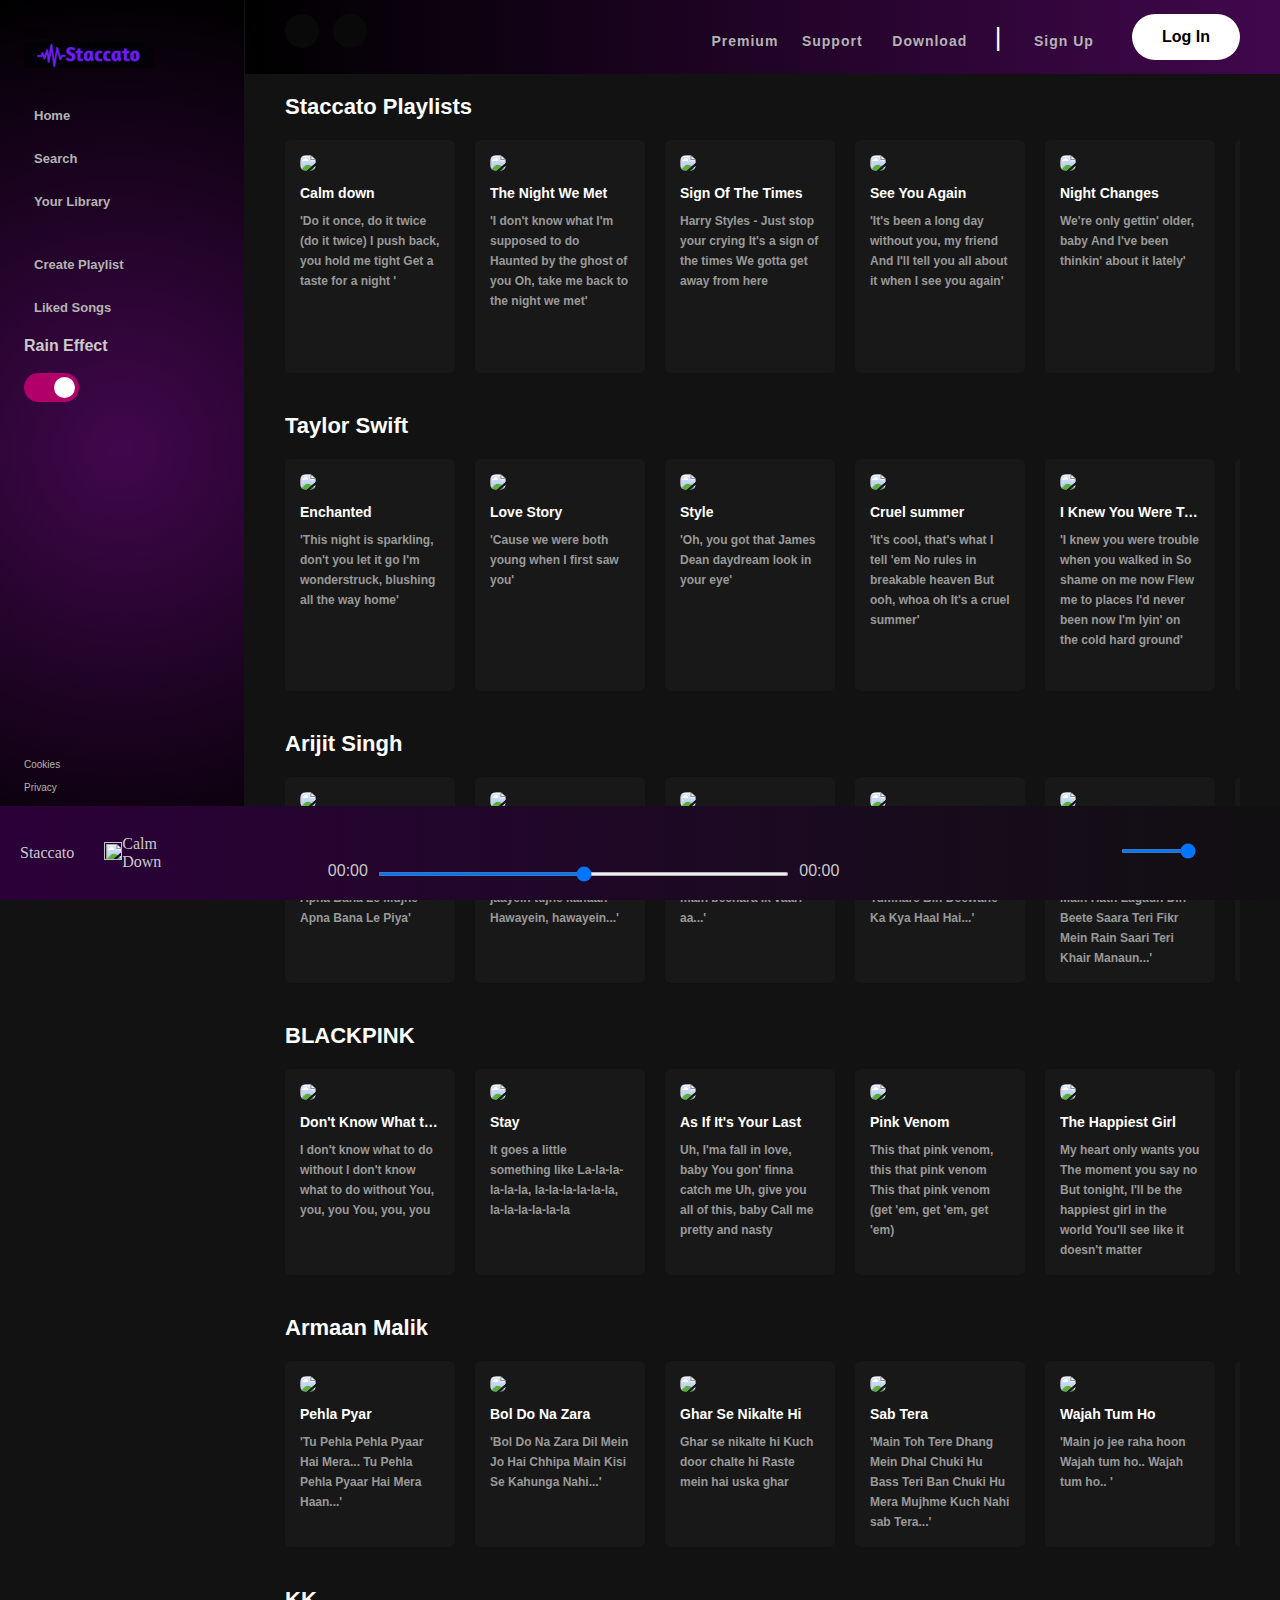
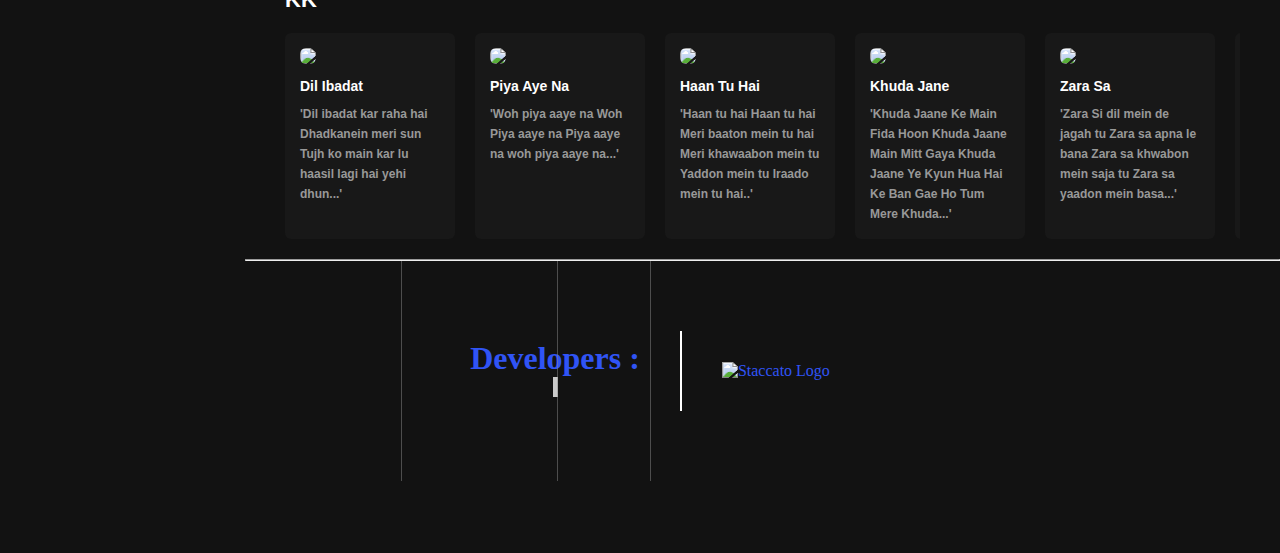
==== commit 50ac49d6: "Update index.html" ====
--- a/index.html
+++ b/index.html
@@ -233,12 +233,9 @@
               <span class="fa fa-play" onclick="playSong('Songs/Taylor Swift - All Too Well.mp3','Taylor Swift - All Too Well')"></span>
           </div>
           <h4>All Too Well</h4>
-          <p>'Cause there we are again in the middle of the night
-             We're dancing 'round the kitchen in the refrigerator light
-             Down the stairs, I was there
-            I remember it all too well, yeah</p>
-        </div>
-      </div>
+          <p>'Down the stairs, you were there, you remember it all
+It was rare, I was there, I remember it all too well'</p>
+        </div>
 
         <div class="item">
           <img src="taylorswift1989.jpg" />
@@ -249,7 +246,6 @@
           <p>The biggest songs of the 1090s.</p>
         </div>
       </div>
-    
     </div>
 
     <div class="spotify-playlists">
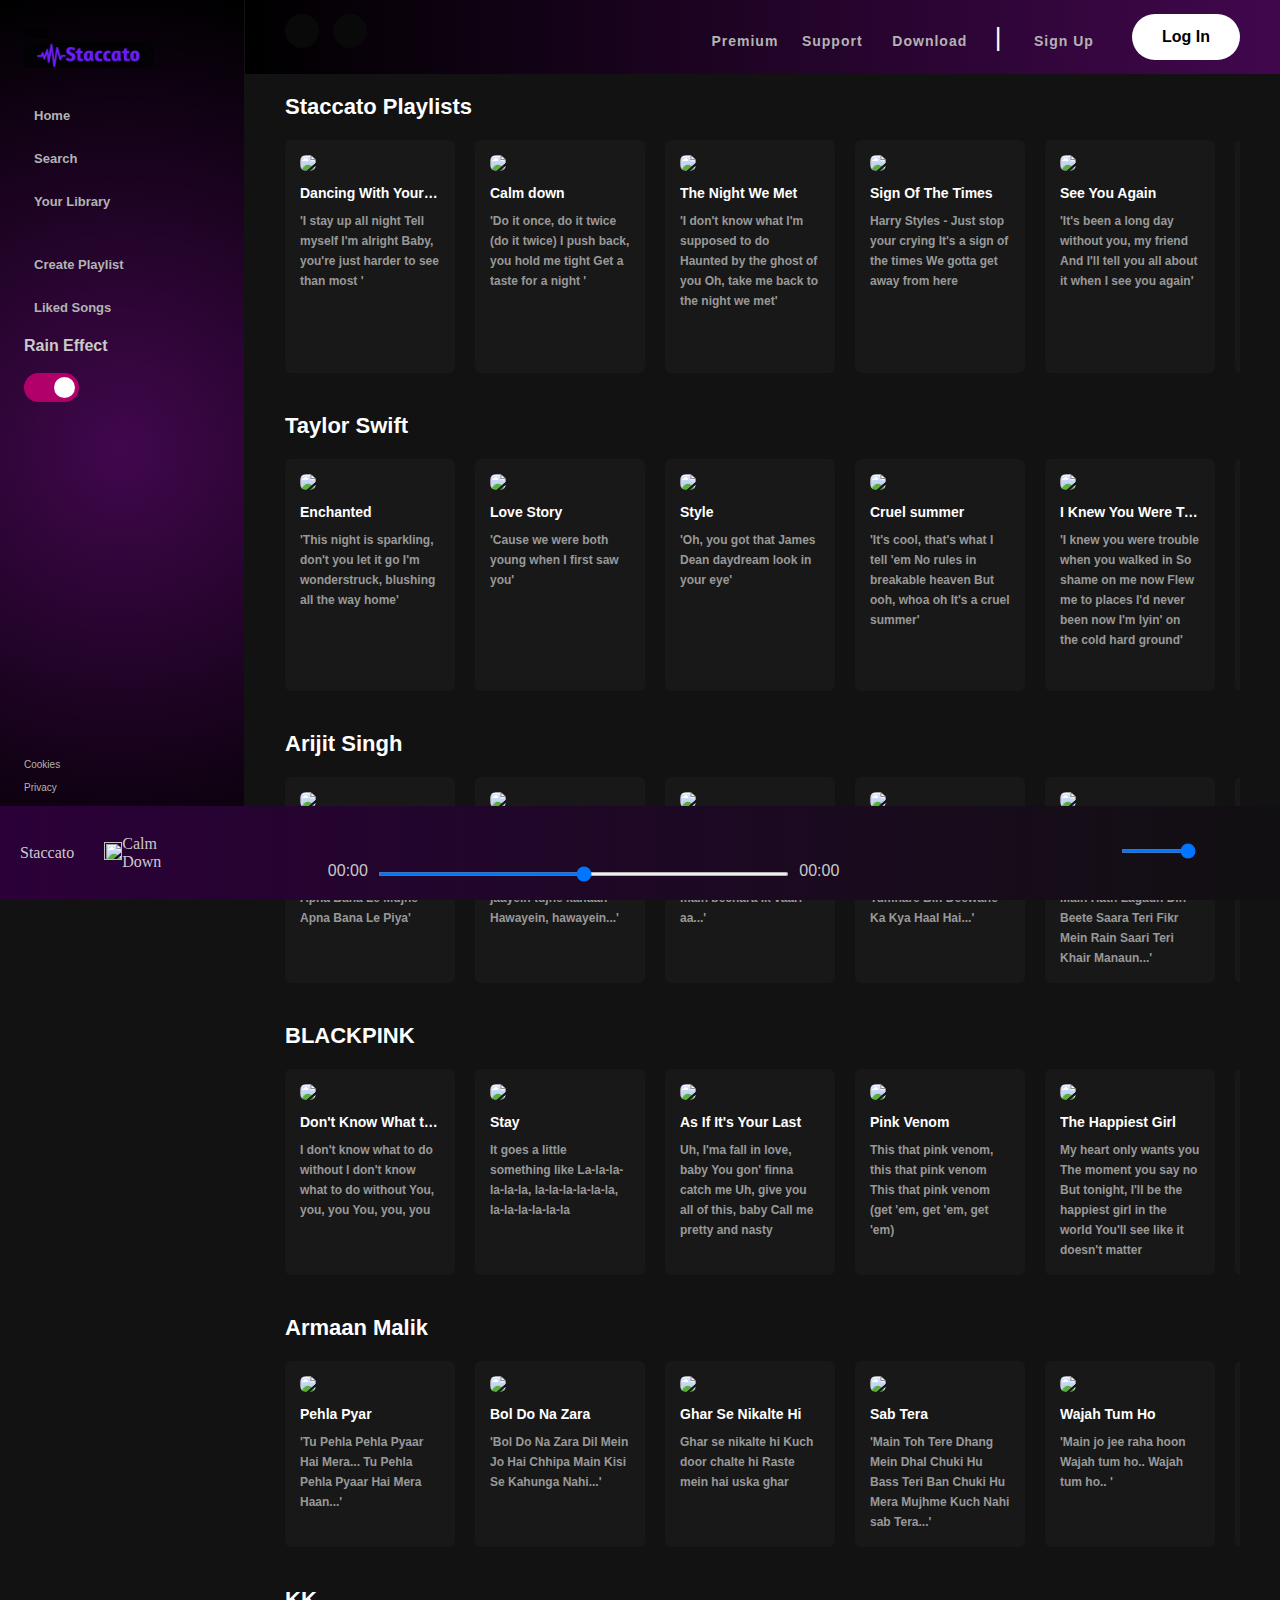
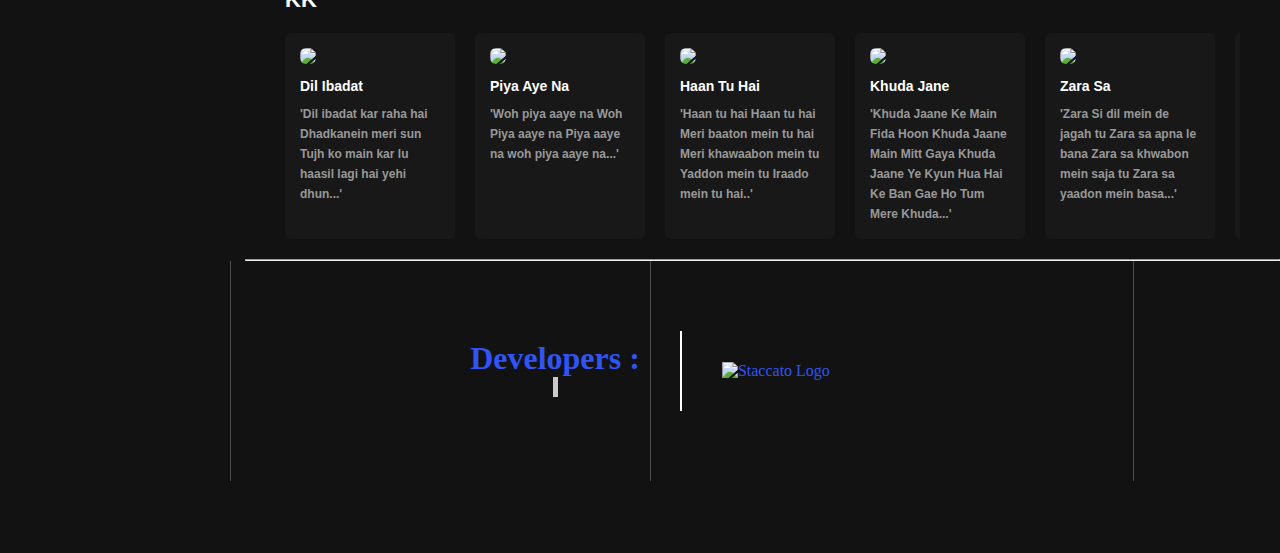
==== commit 715ea40e: "Update index.html" ====
--- a/index.html
+++ b/index.html
@@ -118,6 +118,18 @@
     <div class="spotify-playlists">
       <h2>Staccato Playlists</h2>
       <div class="list">
+        
+        <div class="item">
+          <img src="https://i.scdn.co/image/ab67616d0000b273141cf717cd3993690358a60c" />
+          <div class="play">
+            <span class="fa fa-play" onclick="playSong('Songs/Dancing With Your Ghost.mp3','Dancing with your ghost')"></span>
+          </div>
+          <h4>Dancing With Your Ghost</h4>
+          <p>'I stay up all night
+             Tell myself I'm alright
+             Baby, you're just harder to see than most '</p>
+        </div>
+        
         <div class="item">
           <img src="https://i1.sndcdn.com/artworks-hvuPC7OQC2OBPDov-V1Ht2A-t500x500.jpg" />
           <div class="play">
@@ -130,8 +142,7 @@
         </div>
 
         <div class="item">
-          <img
-            src="https://virtualpiano.net/wp-content/uploads/2020/11/The-Night-We-Met-13-Reasons-Why-Lord-Huron-Best-Online-Piano-Keyboard-Virtual-Piano.jpg" />
+          <img src="https://virtualpiano.net/wp-content/uploads/2020/11/The-Night-We-Met-13-Reasons-Why-Lord-Huron-Best-Online-Piano-Keyboard-Virtual-Piano.jpg" />
           <div class="play">
             <span class="fa fa-play"
               onclick="playSong('Songs/Lord Huron - The Night We Met.mp3','The Night We Met')"></span>
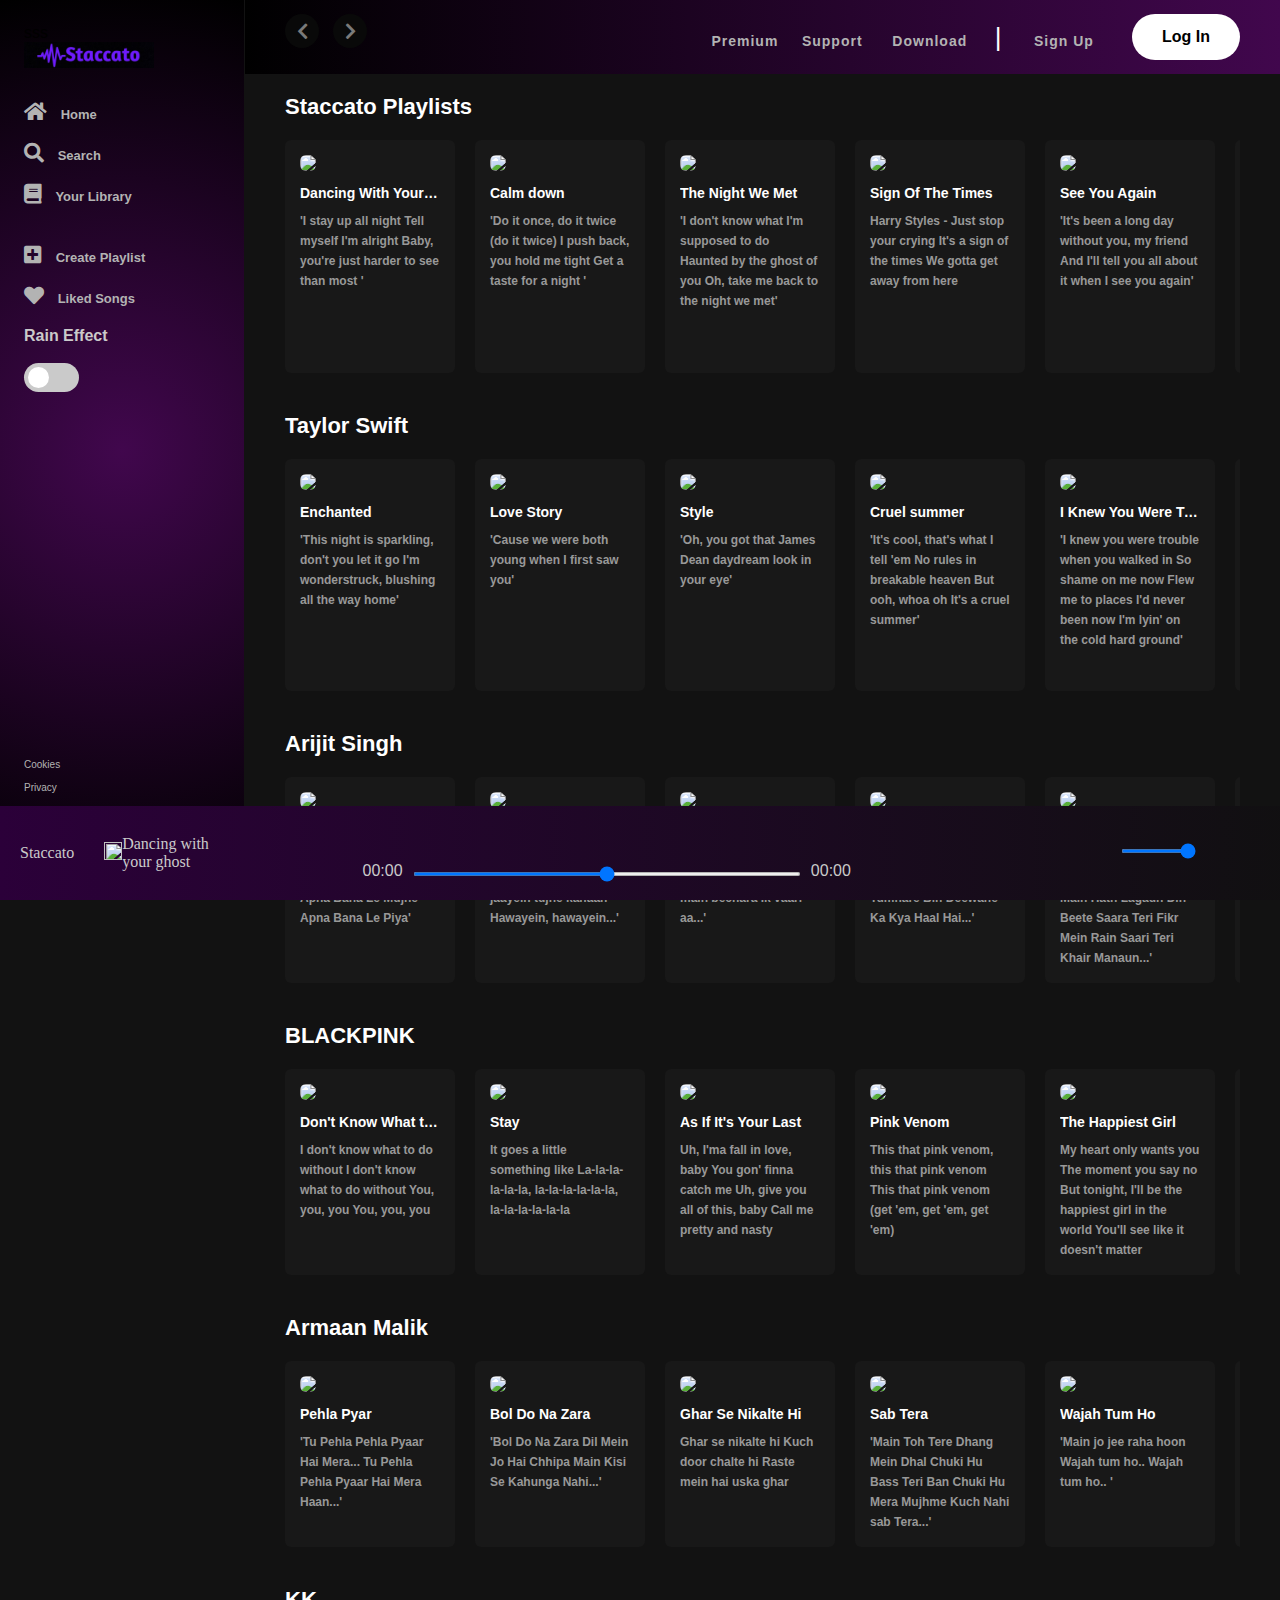
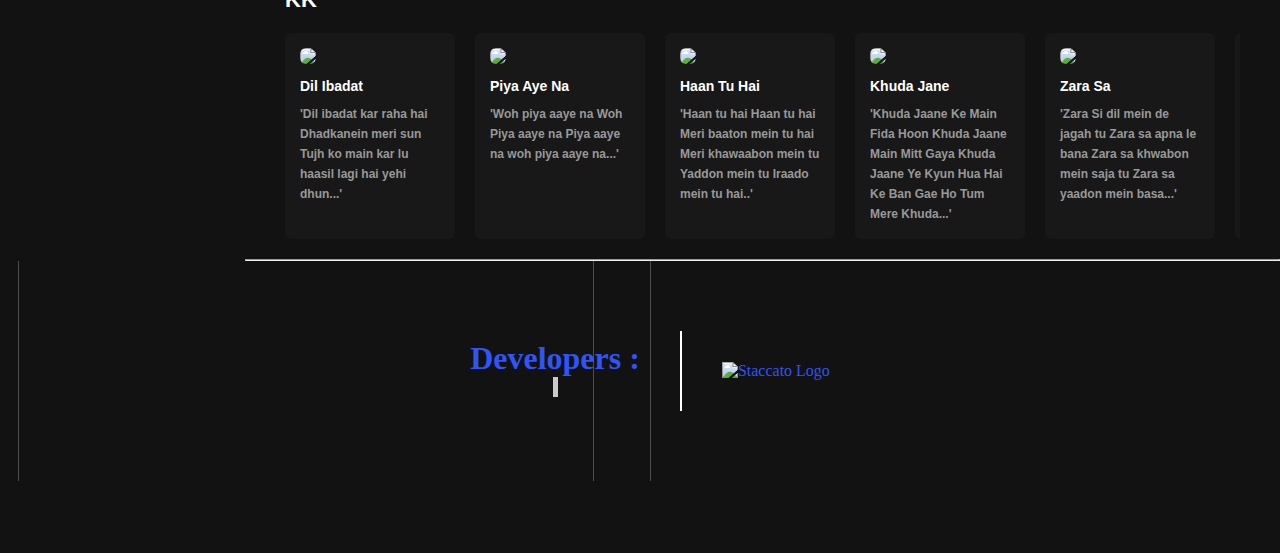
==== commit 2b37e96c: "Update index.html" ====
--- a/index.html
+++ b/index.html
@@ -6,6 +6,7 @@
   <meta name="viewport" content="width=device-width, initial-scale=1.0">
   <link rel="stylesheet" href="Staccato.css">
   <link rel="icon" href="Logo.png">
+  <link rel="stylesheet" href="https://cdnjs.cloudflare.com/ajax/libs/font-awesome/5.15.3/css/all.min.css">
   <title>Staccato - Let's Listen Something Like Never Before </title>
 
 
@@ -24,17 +25,19 @@
     <div class="navigation">
       <ul>
         <li>
-          <a href="#">
+          <a href="#" onclick="scrollToTop()">
             <span class="fa fa-home"></span>
-            <span id="homeButton" style=" scroll-behavior: smooth;">Home</span>
+            <span>Home</span>
           </a>
         </li>
 
-        <li>
-          <a href="#">
+        <li id="searchContainer">
+          <a href="#" id="searchLink" onclick="toggleSearch()">
             <span class="fa fa-search"></span>
             <span>Search</span>
           </a>
+          <input type="text" id="searchInput" placeholder="Search..." oninput="filterPlaylists()" style="display: none;"
+            onblur="hideSearchInput()">
         </li>
 
         <li>
@@ -65,7 +68,7 @@
           <h4 style="color: #CACACA ; font-family: Arial, Helvetica, sans-serif;"> Rain Effect </h4>
           <br>
           <label class="toggle-button">
-            <input type="checkbox" id="rainToggle" checked>
+            <input type="checkbox" id="rainToggle">
             <span class="slider round"></span>
           </label>
 
@@ -91,6 +94,7 @@
 
   <div class="main-container">
     <div class="topbar">
+
       <div class="prev-next-buttons">
         <button type="button" class="fa fas fa-chevron-left"></button>
         <button type="button" class="fa fas fa-chevron-right"></button>
@@ -118,18 +122,19 @@
     <div class="spotify-playlists">
       <h2>Staccato Playlists</h2>
       <div class="list">
-        
+
         <div class="item">
           <img src="https://i.scdn.co/image/ab67616d0000b273141cf717cd3993690358a60c" />
           <div class="play">
-            <span class="fa fa-play" onclick="playSong('Songs/Dancing With Your Ghost.mp3','Dancing with your ghost')"></span>
+            <span class="fa fa-play"
+              onclick="playSong('Songs/Dancing With Your Ghost.mp3','Dancing with your ghost')"></span>
           </div>
           <h4>Dancing With Your Ghost</h4>
           <p>'I stay up all night
-             Tell myself I'm alright
-             Baby, you're just harder to see than most '</p>
-        </div>
-        
+            Tell myself I'm alright
+            Baby, you're just harder to see than most '</p>
+        </div>
+
         <div class="item">
           <img src="https://i1.sndcdn.com/artworks-hvuPC7OQC2OBPDov-V1Ht2A-t500x500.jpg" />
           <div class="play">
@@ -142,7 +147,8 @@
         </div>
 
         <div class="item">
-          <img src="https://virtualpiano.net/wp-content/uploads/2020/11/The-Night-We-Met-13-Reasons-Why-Lord-Huron-Best-Online-Piano-Keyboard-Virtual-Piano.jpg" />
+          <img
+            src="https://virtualpiano.net/wp-content/uploads/2020/11/The-Night-We-Met-13-Reasons-Why-Lord-Huron-Best-Online-Piano-Keyboard-Virtual-Piano.jpg" />
           <div class="play">
             <span class="fa fa-play"
               onclick="playSong('Songs/Lord Huron - The Night We Met.mp3','The Night We Met')"></span>
@@ -204,7 +210,8 @@
         <div class="item">
           <img src="https://resources.tidal.com/images/24df3cde/8158/43c3/81d8/af526b318696/750x750.jpg" />
           <div class="play">
-            <span class="fa fa-play" onclick="playSong('Songs/JVKE - golden hour (official music video).mp3','Golden Hour')"></span>
+            <span class="fa fa-play"
+              onclick="playSong('Songs/JVKE - golden hour (official music video).mp3','Golden Hour')"></span>
           </div>
           <h4> Golden Hour </h4>
           <p>I was all alone with the love of my life
@@ -215,16 +222,18 @@
         </div>
 
         <div class="item">
-          <img src="https://is2-ssl.mzstatic.com/image/thumb/Music122/v4/33/9d/f2/339df25b-1f4c-2715-bc07-eb9c144c96ba/5056167176534_1.jpg/1200x1200bb.jpg" />
-          <div class="play">
-            <span class="fa fa-play" onclick="playSong('Songs/JVKE - this is what falling in love feels like (Official Video).mp3','This Is What Falling In Love Feels Like ')"></span>
+          <img
+            src="https://is2-ssl.mzstatic.com/image/thumb/Music122/v4/33/9d/f2/339df25b-1f4c-2715-bc07-eb9c144c96ba/5056167176534_1.jpg/1200x1200bb.jpg" />
+          <div class="play">
+            <span class="fa fa-play"
+              onclick="playSong('Songs/JVKE - this is what falling in love feels like (Official Video).mp3','This Is What Falling In Love Feels Like ')"></span>
           </div>
           <h4>This is what falling in love feels like</h4>
           <p>I know it sounds super cliché
             But you make me feel some type of way
             This is falling, falling in love</p>
         </div>
-      
+
 
         <div class="item">
           <img src="https://c.saavncdn.com/026/Chaleya-From-Jawan-Hindi-2023-20230814014337-500x500.jpg" />
@@ -233,19 +242,20 @@
           </div>
           <h4> Chaleya </h4>
           <p>Oh Main Taan Chaleya Teri Oar
-              Tera Chaleya Hai Zor
-              Tera Hoya Main Yaar Ve
-                Bhuleya Ae Sansaar Ve </p>
-        </div>
-
-      <div class="item">
+            Tera Chaleya Hai Zor
+            Tera Hoya Main Yaar Ve
+            Bhuleya Ae Sansaar Ve </p>
+        </div>
+
+        <div class="item">
           <img src="https://glasgowguardian.co.uk/wp-content/uploads/sites/2/2021/12/R.png" />
           <div class="play">
-              <span class="fa fa-play" onclick="playSong('Songs/Taylor Swift - All Too Well.mp3','Taylor Swift - All Too Well')"></span>
+            <span class="fa fa-play"
+              onclick="playSong('Songs/Taylor Swift - All Too Well.mp3','Taylor Swift - All Too Well')"></span>
           </div>
           <h4>All Too Well</h4>
           <p>'Down the stairs, you were there, you remember it all
-It was rare, I was there, I remember it all too well'</p>
+            It was rare, I was there, I remember it all too well'</p>
         </div>
 
         <div class="item">
@@ -391,8 +401,7 @@
         </div>
 
         <div class="item">
-          <img
-            src="https://i.scdn.co/image/ab67616d00001e02ece89c7bf7d8141a1e8eef42" />
+          <img src="https://i.scdn.co/image/ab67616d00001e02ece89c7bf7d8141a1e8eef42" />
           <div class="play">
             <span class="fa fa-play" onclick="playSong('Songs/Ik Vaari Aa.mp3','Ek Vaari Aa ')"></span>
           </div>
@@ -404,7 +413,8 @@
         </div>
 
         <div class="item">
-          <img src="https://m.media-amazon.com/images/M/MV5BN2Y0YjJkMTctNjNmMC00MDkyLTkzZDktMWZmNTdmN2YyNWNmXkEyXkFqcGdeQXVyMTA5NzIyMDY5._V1_.jpg">
+          <img
+            src="https://m.media-amazon.com/images/M/MV5BN2Y0YjJkMTctNjNmMC00MDkyLTkzZDktMWZmNTdmN2YyNWNmXkEyXkFqcGdeQXVyMTA5NzIyMDY5._V1_.jpg">
           <div class="play">
             <span class="fa fa-play" onclick="playSong('Songs/Khairiyat.mp3','Khairiyat')"></span>
           </div>
@@ -428,7 +438,8 @@
         </div>
 
         <div class="item">
-          <img src="https://c.saavncdn.com/172/Shayad-Film-Version-From-Love-Aaj-Kal--Hindi-2021-20210325204139-500x500.jpg" />
+          <img
+            src="https://c.saavncdn.com/172/Shayad-Film-Version-From-Love-Aaj-Kal--Hindi-2021-20210325204139-500x500.jpg" />
           <div class="play">
             <span class="fa fa-play" onclick="playSong('Songs/Shayad.mp3',' Arijit Singh - Shayad ')"></span>
           </div>
@@ -452,7 +463,8 @@
         <div class="item">
           <img src="https://i1.sndcdn.com/artworks-f48j8UFVEcQIocrq-sHMNbw-t500x500.jpg" />
           <div class="play">
-            <span class="fa fa-play" onclick="playSong('Songs/Arijit Singh_ Phir Aur Kya Chahiye.mp3','Phir Aur Kya Chahiye')"></span>
+            <span class="fa fa-play"
+              onclick="playSong('Songs/Arijit Singh_ Phir Aur Kya Chahiye.mp3','Phir Aur Kya Chahiye')"></span>
           </div>
           <h4>Phir Aur Kya Chahiye</h4>
           <p>'Tu Hai Toh Mujhe
@@ -562,8 +574,8 @@
         </div>
       </div>
     </div>
-    
-     
+
+
     <div class="spotify-playlists">
       <h2>Armaan Malik</h2>
 
@@ -579,8 +591,7 @@
         </div>
 
         <div class="item">
-          <img
-            src="https://c.saavncdn.com/709/Bol-Do-Na-Zara-Instrumental-Hindi-2018-20181221231527-500x500.jpg"/>
+          <img src="https://c.saavncdn.com/709/Bol-Do-Na-Zara-Instrumental-Hindi-2018-20181221231527-500x500.jpg" />
           <div class="play" onclick="playSong('songs/BOL DO NA ZARA.mp3','Bol-Do-Na-Zara')">
             <span class="fa fa-play" onclick="playSong('')"></span>
           </div>
@@ -591,8 +602,7 @@
         </div>
 
         <div class="item">
-          <img
-            src="https://c.saavncdn.com/098/Ghar-Se-Nikalte-Hi-Hindi-2018-20180407081907-500x500.jpg">
+          <img src="https://c.saavncdn.com/098/Ghar-Se-Nikalte-Hi-Hindi-2018-20180407081907-500x500.jpg">
           <div class="play">
             <span class="fa fa-play" onclick="playSong('Songs/Ghar Se Nikalte Hi.mp3','Ghar Se Nikalte Hi')"></span>
           </div>
@@ -603,8 +613,7 @@
         </div>
 
         <div class="item">
-          <img
-            src="https://i1.sndcdn.com/artworks-000151944028-4wrwk3-t500x500.jpg" />
+          <img src="https://i1.sndcdn.com/artworks-000151944028-4wrwk3-t500x500.jpg" />
           <div class="play">
             <span class="fa fa-play" onclick="playSong('Songs/SAB TERA.mp3','Sab Tera')"></span>
           </div>
@@ -617,8 +626,7 @@
         </div>
 
         <div class="item">
-          <img
-            src="https://c.saavncdn.com/590/Wajah-Tum-Ho-Hindi-2016-500x500.jpg">
+          <img src="https://c.saavncdn.com/590/Wajah-Tum-Ho-Hindi-2016-500x500.jpg">
           <div class="play">
             <span class="fa fa-play" onclick="playSong('Songs/WAJAH TUM HO.mp3','Wajha Tum Ho ')"></span>
           </div>
@@ -632,7 +640,8 @@
           <img
             src="https://encrypted-tbn0.gstatic.com/images?q=tbn:ANd9GcTA_5KIFuz7X_XFipxTXBip9QQX1uv1YaFapwq-iyzkHIlv6YXSzmYJHv3tpad62TceXj0&usqp=CAU">
           <div class="play">
-            <span class="fa fa-play" onclick="playSong('Songs/Hua Hain Aaj Pehli Baar.mp3','Hua Hain Aaj Pehli Baar')"></span>
+            <span class="fa fa-play"
+              onclick="playSong('Songs/Hua Hain Aaj Pehli Baar.mp3','Hua Hain Aaj Pehli Baar')"></span>
           </div>
           <h4>Hua Hai Aaj Pehli Baar</h4>
           <p>'Hua hai aaj pehli baar
@@ -662,7 +671,7 @@
         </div>
       </div>
     </div>
-    
+
 
     <div class="spotify-playlists">
       <h2> KK </h2>
@@ -685,8 +694,8 @@
           </div>
           <h4>Piya Aye Na</h4>
           <p>'Woh piya aaye na
-              Woh Piya aaye na
-              Piya aaye na woh piya aaye na...'</p>
+            Woh Piya aaye na
+            Piya aaye na woh piya aaye na...'</p>
         </div>
 
         <div class="item">
@@ -716,7 +725,8 @@
 
 
         <div class="item">
-          <img src="https://is1-ssl.mzstatic.com/image/thumb/Music126/v4/17/47/fd/1747fd5c-354b-6dc5-c43c-a0e8fa9b8943/cover.jpg/400x400cc.jpg" />
+          <img
+            src="https://is1-ssl.mzstatic.com/image/thumb/Music126/v4/17/47/fd/1747fd5c-354b-6dc5-c43c-a0e8fa9b8943/cover.jpg/400x400cc.jpg" />
           <div class="play">
             <span class="fa fa-play" onclick="playSong('Songs/Zara Sa Audio Song.mp3','Zara Sa')"></span>
           </div>
@@ -727,7 +737,7 @@
             Zara sa yaadon mein basa...'</p>
         </div>
 
-        
+
         <div class="item">
           <img
             src="https://i0.wp.com/99lyricstore.com/wp-content/uploads/2021/04/Tu2Bhi2Bmeri2Bshab2Bhai2BHindi2BLove2BSong2BLyrics252C2BSung2BBy2BK.K.jpg" />
@@ -742,7 +752,8 @@
         </div>
 
         <div class="item">
-          <img src="https://c-cl.cdn.smule.com/smule-gg-s-sf-bck2/arr/9c/d4/54d47378-d960-482b-9395-f13ac5e3395d_1024.jpg" />
+          <img
+            src="https://c-cl.cdn.smule.com/smule-gg-s-sf-bck2/arr/9c/d4/54d47378-d960-482b-9395-f13ac5e3395d_1024.jpg" />
           <div class="play">
             <span class="fa fa-play" onclick="playSong('Songs/Tu Jo Mila Lyrical Song.mp3','Tu Jo Mila ')"></span>
           </div>
@@ -881,15 +892,17 @@
         <img src="assets/Lyrics.svg" alt="">
         <img src="assets/Queue.svg" class="filtered-img" alt="">
         <img src="assets/Connect to a device.svg" class="filtered-img" alt="">
-        <img src="assets/Volume.svg" class="filtered-img" alt="">
+        <img src="assets/Volume.svg" id="volumeIcon" class="filtered-img" alt="">
         <div class="player-slider" style="margin-right: 20px; width: 200px;">
           <input type="range" min="0" max="100" value="100" id="progressBarVolume"
-            style="width:75px; position: relative; top:-5px;">
-        </div>
+            style="width: 75px; position: relative; top: -5px;">
+        </div>
+        
         <img src="assets/Full screen.svg" class="filtered-img" alt="">
       </div>
     </div>
   </div>
+
 
   <footer class="footer-color" id="falling-lines">
     <div class="falling-line"></div>
--- a/Staccato.css
+++ b/Staccato.css
@@ -2,6 +2,10 @@
   padding: 0;
   margin: 0;
 }
+html {
+  scroll-behavior: smooth;
+}
+
 body {
   background-color: hsl(0, 0%, 7%);
   font-family: 'Montserrat', sans-serif;
@@ -11,7 +15,7 @@
     font-family: "Gotham SSm A", "Gotham SSm B", "Helvetica Neue", Helvetica, Arial, sans-serif;
     max-height: 100vh;
     height: 100vh;
- 
+    user-select: none;
 }
 #top {
   float:right;
@@ -19,6 +23,9 @@
   margin-top:-35px; 
 }
 
+.list{
+  -webkit-overflow-scrolling: touch;
+}
 
 .sidebar {
   position: fixed;
@@ -571,4 +578,34 @@
 }
 
 
-
+ 
+
+#searchContainer {
+  position: relative;
+}
+
+#searchInput {
+  position: absolute;
+  top: 100%;
+  left: 0;
+  width: calc(100% - 20px); /* Adjust width as needed */
+  padding: 10px;
+  background: radial-gradient(circle, #41074d 0%, #1c0137 100%);
+  color: #ffffff;
+  border: none;
+  border-radius: 5px;
+  display: none;
+}
+
+#searchInput:focus {
+  outline: none;
+  box-shadow: 0 0 5px rgba(255, 255, 255, 0.5);
+}
+
+
+  /* CSS for Mobile Phones  */
+
+
+  @media only screen and (min-width: 455px) {
+        
+  }
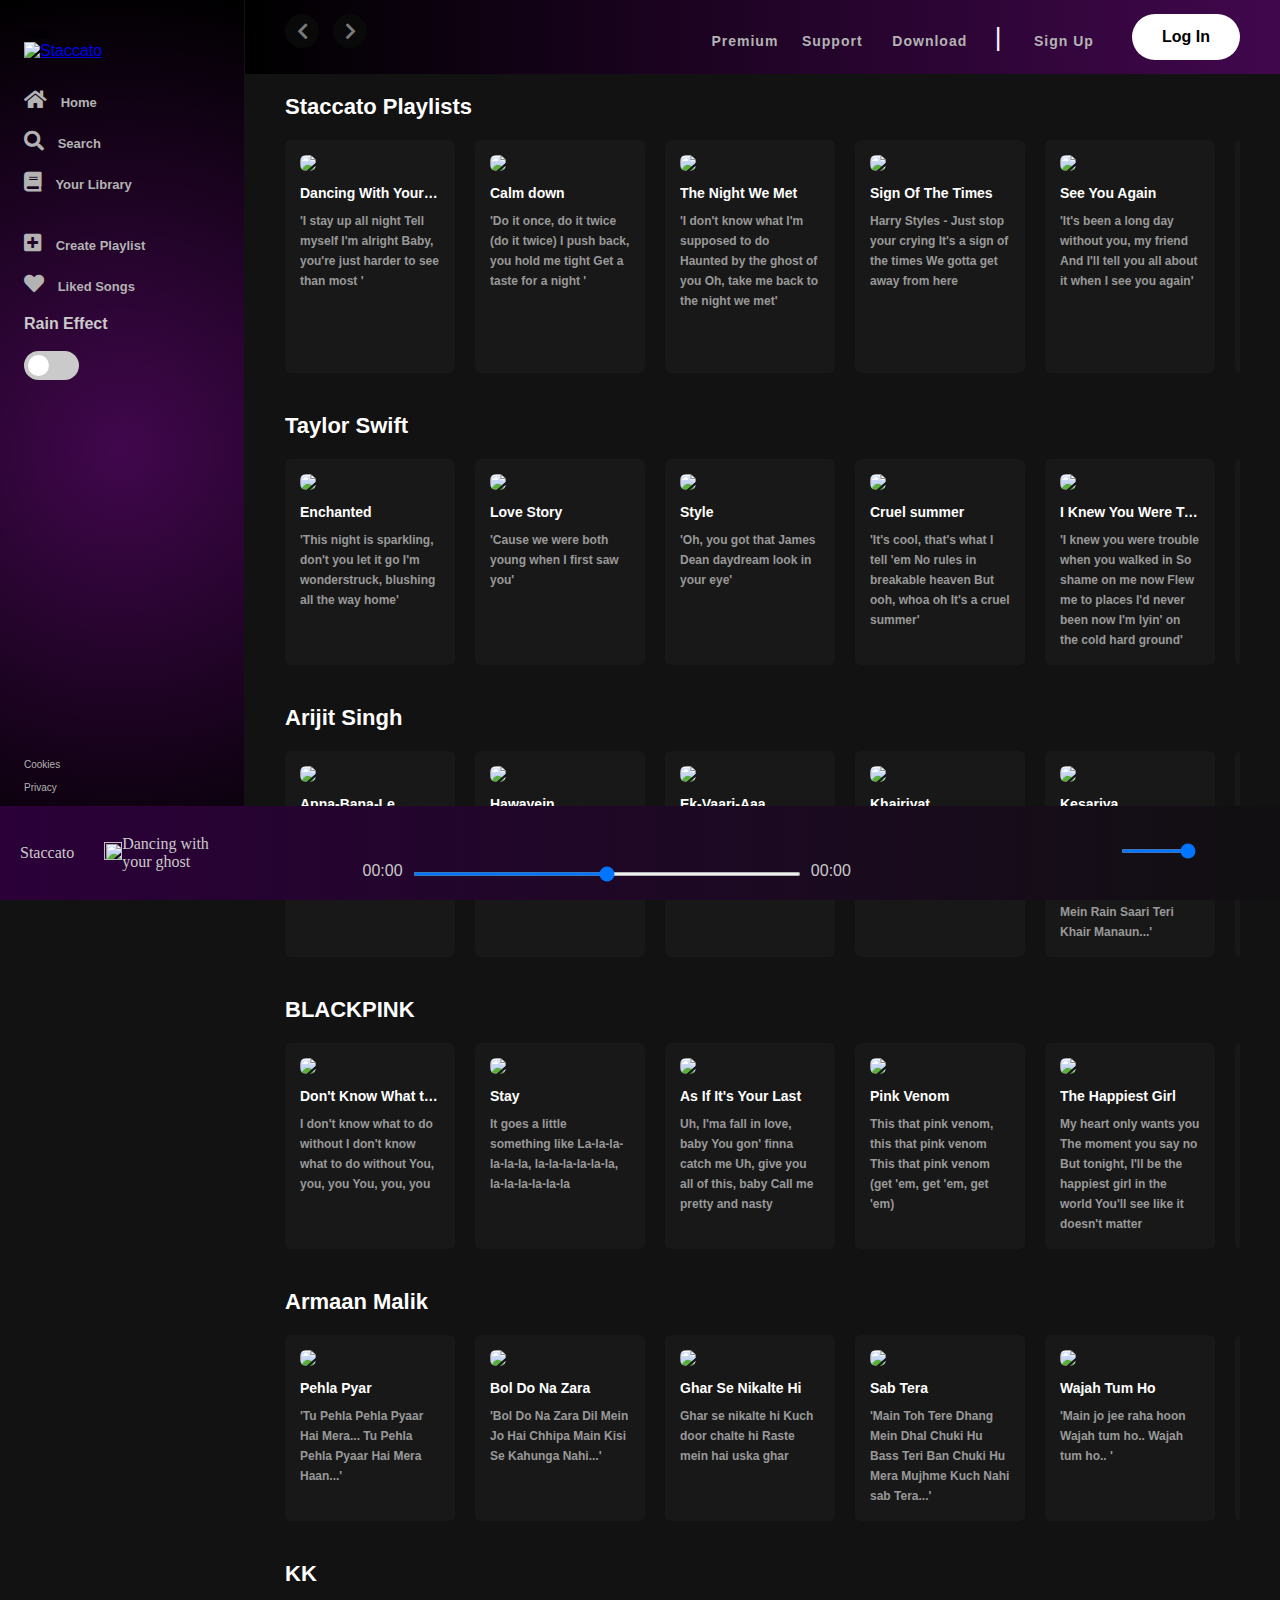
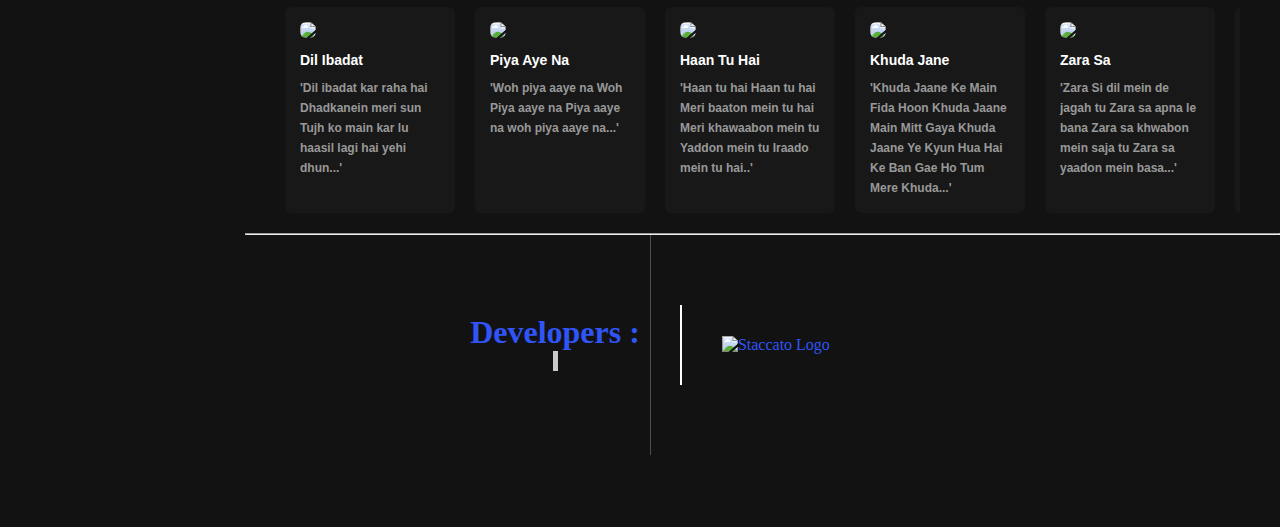
==== commit d83af1ed: "Update index.html" ====
--- a/index.html
+++ b/index.html
@@ -15,10 +15,15 @@
 </head>
 
 <body>
+
+   <div class="loaderbg" id="loaderContainer">
+    <div class="loader" id="loadingElement"></div>
+  </div>
+  
   <div class="sidebar">sss
     <div class="logo">
       <a href="#">
-        <img src="Staccato.jpg" alt="Logo" />
+        <img src="Staccato.png" alt="Staccato" id="img" />
       </a>
     </div>
 
@@ -362,12 +367,13 @@
         </div>
 
         <div class="item">
-          <img src="taylorswift1989.jpg" />
-          <div class="play">
-            <span class="fa fa-play"></span>
-          </div>
-          <h4>Beats to think to</h4>
-          <p>Focus with deep techno and tech house.</p>
+          <img src="https://pbs.twimg.com/media/Ff6oM20XEAExqha.jpg" />
+          <div class="play">
+            <span class="fa fa-play" onclick="playSong('Songs/Taylor Swift - Anti-Hero.mp3','Anti-Hero')"></span>
+          </div>
+          <h4>Anti Hero</h4>
+          <p>"It's me, hi, I'm the problem, it's me (I'm the problem, it's me)
+            At tea time, everybody agrees"</p>
         </div>
       </div>
     </div>
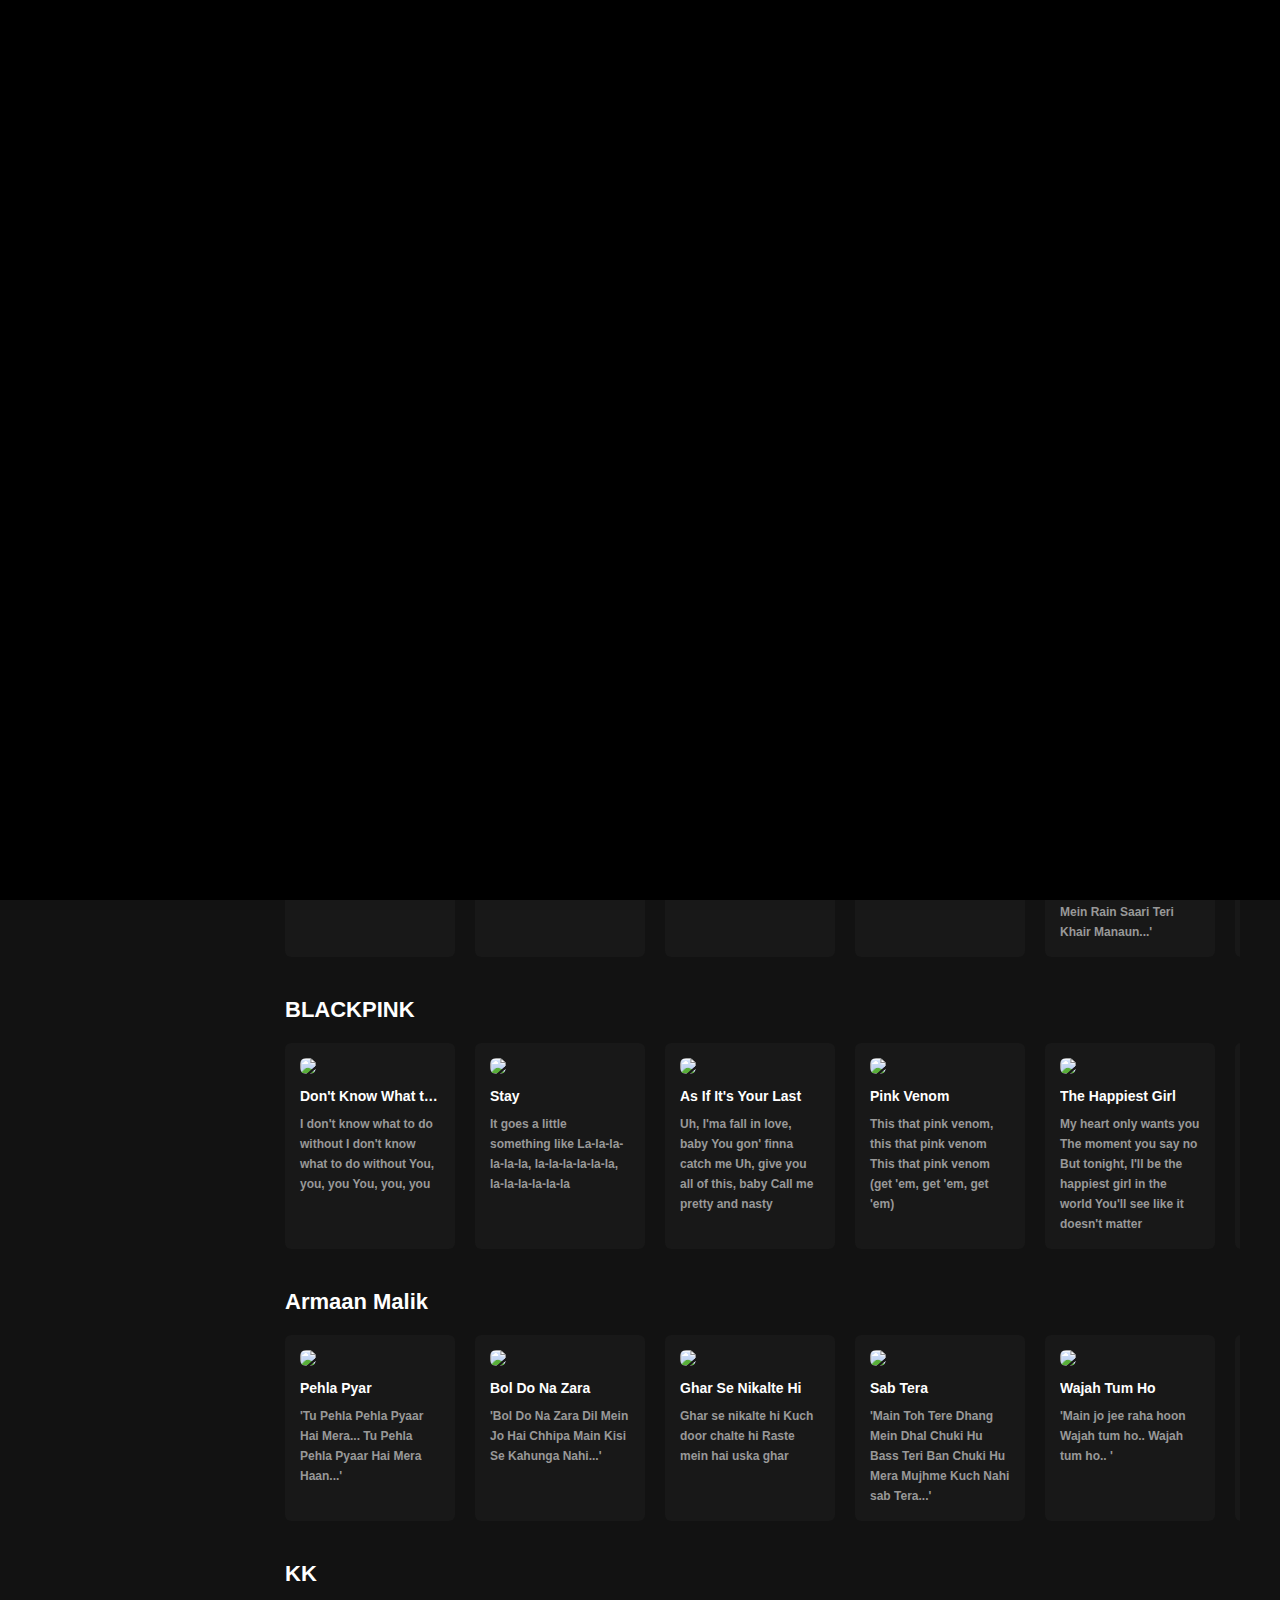
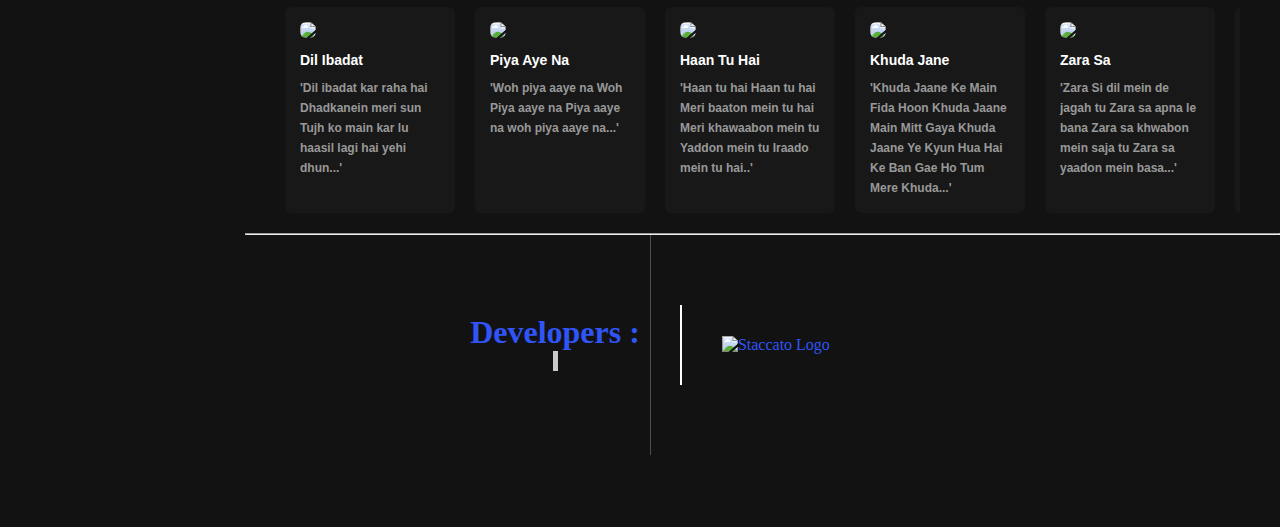
==== commit cc5ecc12: "Update index.html" ====
--- a/index.html
+++ b/index.html
@@ -132,7 +132,7 @@
           <img src="https://i.scdn.co/image/ab67616d0000b273141cf717cd3993690358a60c" />
           <div class="play">
             <span class="fa fa-play"
-              onclick="playSong('Songs/Dancing With Your Ghost.mp3','Dancing with your ghost')"></span>
+              onclick="playSong('Songs/Dancing With Your Ghost.mp3', 'Dancing With Your Ghost', 'Sasha Alex Sloan', 'https:/'+'/i.scdn.co/image/ab67616d0000b273141cf717cd3993690358a60c');"></span>
           </div>
           <h4>Dancing With Your Ghost</h4>
           <p>'I stay up all night
@@ -143,7 +143,7 @@
         <div class="item">
           <img src="https://i1.sndcdn.com/artworks-hvuPC7OQC2OBPDov-V1Ht2A-t500x500.jpg" />
           <div class="play">
-            <span class="fa fa-play" onclick="playSong('Songs/Rema, Selena Gomez - Calm Down.mp3','Calm Down ')"></span>
+            <span class="fa fa-play" onclick="playSong('Songs/Rema, Selena Gomez - Calm Down.mp3', 'Calm Down', 'Rema, Selena Gomez', 'https:/'+'/i1.sndcdn.com/artworks-hvuPC7OQC2OBPDov-V1Ht2A-t500x500.jpg');"></span>
           </div>
           <h4> Calm down </h4>
           <p>'Do it once, do it twice (do it twice)
@@ -156,7 +156,7 @@
             src="https://virtualpiano.net/wp-content/uploads/2020/11/The-Night-We-Met-13-Reasons-Why-Lord-Huron-Best-Online-Piano-Keyboard-Virtual-Piano.jpg" />
           <div class="play">
             <span class="fa fa-play"
-              onclick="playSong('Songs/Lord Huron - The Night We Met.mp3','The Night We Met')"></span>
+              onclick="playSong('Songs/Lord Huron - The Night We Met.mp3', 'The Night We Met', 'Lord Huron', 'https:/'+'/virtualpiano.net/wp-content/uploads/2020/11/The-Night-We-Met-13-Reasons-Why-Lord-Huron-Best-Online-Piano-Keyboard-Virtual-Piano.jpg');"></span>
           </div>
           <h4> The Night We Met </h4>
           <p>'I don't know what I'm supposed to do
@@ -168,7 +168,7 @@
           <img src="https://i1.sndcdn.com/artworks-J3lCZyx8keOpfR1y-PAzksA-t500x500.jpg" />
           <div class="play">
             <span class="fa fa-play"
-              onclick="playSong('Songs/Harry Styles - Sign of the Times.mp3','Sign of the Times')"></span>
+              onclick="playSong('Songs/Harry Styles - Sign of the Times.mp3', 'Sign of the Times', 'Harry Styles', 'https:/'+'/i1.sndcdn.com/artworks-J3lCZyx8keOpfR1y-PAzksA-t500x500.jpg');"></span>
           </div>
           <h4> Sign Of The Times </h4>
           <p> Harry Styles -
@@ -182,7 +182,7 @@
           <img src="https://i1.sndcdn.com/artworks-000116177725-alap1o-t500x500.jpg" />
           <div class="play">
             <span class="fa fa-play"
-              onclick="playSong('Songs/Wiz Khalifa - See You Again ft. Charlie Puth.mp3','See You Again')"></span>
+              onclick="playSong('Songs/Wiz Khalifa - See You Again ft. Charlie Puth.mp3', 'See You Again', 'Wiz Khalifa ft. Charlie Puth', 'https:/'+'/i1.sndcdn.com/artworks-000116177725-alap1o-t500x500.jpg');"></span>
           </div>
           <h4> See You Again </h4>
           <p>'It's been a long day without you, my friend
@@ -194,7 +194,7 @@
             src="https://preview.redd.it/night-changes-has-now-surpassed-1-billion-streams-on-v0-7zn2xd70u7ua1.jpg?width=640&crop=smart&auto=webp&s=d1a2172d731d137d933b00348baa083046243414" />
           <div class="play">
             <span class="fa fa-play"
-              onclick="playSong('Songs/One Direction - Night Changes.mp3','Night Changes')"></span>
+              onclick="playSong('Songs/One Direction - Night Changes.mp3', 'Night Changes', 'One Direction', 'https:/'+'/preview.redd.it/night-changes-has-now-surpassed-1-billion-streams-on-v0-7zn2xd70u7ua1.jpg?width=640&crop=smart&auto=webp&s=d1a2172d731d137d933b00348baa083046243414');"></span>
           </div>
           <h4> Night Changes </h4>
           <p>We're only gettin' older, baby
@@ -205,7 +205,7 @@
           <img src="https://i1.sndcdn.com/artworks-000132598634-ui94jo-t500x500.jpg" />
           <div class="play">
             <span class="fa fa-play"
-              onclick="playSong('Songs/Steal My Girl - One Direction.mp3','Steal My Girl')"></span>
+              onclick="playSong('Songs/Steal My Girl - One Direction.mp3', 'Steal My Girl', 'One Direction', 'https:/'+'/i1.sndcdn.com/artworks-000132598634-ui94jo-t500x500.jpg');"></span>
           </div>
           <h4> Steal My Girl </h4>
           <p>'Everybody wanna steal my girl
@@ -216,7 +216,7 @@
           <img src="https://resources.tidal.com/images/24df3cde/8158/43c3/81d8/af526b318696/750x750.jpg" />
           <div class="play">
             <span class="fa fa-play"
-              onclick="playSong('Songs/JVKE - golden hour (official music video).mp3','Golden Hour')"></span>
+              onclick="playSong('Songs/JVKE - golden hour (official music video).mp3', 'Golden Hour', 'JVKE', 'https:/'+'/resources.tidal.com/images/24df3cde/8158/43c3/81d8/af526b318696/750x750.jpg');"></span>
           </div>
           <h4> Golden Hour </h4>
           <p>I was all alone with the love of my life
@@ -231,7 +231,7 @@
             src="https://is2-ssl.mzstatic.com/image/thumb/Music122/v4/33/9d/f2/339df25b-1f4c-2715-bc07-eb9c144c96ba/5056167176534_1.jpg/1200x1200bb.jpg" />
           <div class="play">
             <span class="fa fa-play"
-              onclick="playSong('Songs/JVKE - this is what falling in love feels like (Official Video).mp3','This Is What Falling In Love Feels Like ')"></span>
+              onclick="playSong('Songs/JVKE - this is what falling in love feels like (Official Video).mp3', 'This Is What Falling In Love Feels Like', 'JVKE', 'https:/'+'/is2-ssl.mzstatic.com/image/thumb/Music122/v4/33/9d/f2/339df25b-1f4c-2715-bc07-eb9c144c96ba/5056167176534_1.jpg/1200x1200bb.jpg');"></span>
           </div>
           <h4>This is what falling in love feels like</h4>
           <p>I know it sounds super cliché
@@ -243,7 +243,7 @@
         <div class="item">
           <img src="https://c.saavncdn.com/026/Chaleya-From-Jawan-Hindi-2023-20230814014337-500x500.jpg" />
           <div class="play">
-            <span class="fa fa-play" onclick="playSong('Songs/Jawan_ Chaleya.mp3','Chaleya')"></span>
+            <span class="fa fa-play" onclick="playSong('Songs/Jawan_ Chaleya.mp3', 'Chaleya', 'Arijit Singh and Shilpa Rao', 'https:/'+'/c.saavncdn.com/026/Chaleya-From-Jawan-Hindi-2023-20230814014337-500x500.jpg');"></span>
           </div>
           <h4> Chaleya </h4>
           <p>Oh Main Taan Chaleya Teri Oar
@@ -256,7 +256,7 @@
           <img src="https://glasgowguardian.co.uk/wp-content/uploads/sites/2/2021/12/R.png" />
           <div class="play">
             <span class="fa fa-play"
-              onclick="playSong('Songs/Taylor Swift - All Too Well.mp3','Taylor Swift - All Too Well')"></span>
+              onclick="playSong('Songs/Taylor Swift - All Too Well.mp3', 'Taylor Swift - All Too Well', 'Taylor Swift', 'https:/'+'/glasgowguardian.co.uk/wp-content/uploads/sites/2/2021/12/R.png');"></span>
           </div>
           <h4>All Too Well</h4>
           <p>'Down the stairs, you were there, you remember it all
@@ -281,7 +281,7 @@
           <img
             src="https://img.buzzfeed.com/buzzfeed-static/static/2018-04/16/10/asset/buzzfeed-prod-web-04/sub-buzz-16652-1523887341-1.jpg?downsize=700%3A%2A&output-quality=auto&output-format=auto" />
           <div class="play">
-            <span class="fa fa-play" onclick="playSong('Songs/TaylorSwift-Enchanted.mp3','Enchanted')"></span>
+            <span class="fa fa-play" onclick="playSong('Songs/TaylorSwift-Enchanted.mp3', 'Enchanted', 'Taylor Swift', 'https:/'+'/img.buzzfeed.com/buzzfeed-static/static/2018-04/16/10/asset/buzzfeed-prod-web-04/sub-buzz-16652-1523887341-1.jpg?downsize=700%3A%2A&output-quality=auto&output-format=auto');"></span>
           </div>
           <h4> Enchanted </h4>
           <p>'This night is sparkling, don't you let it go
@@ -292,7 +292,7 @@
           <img
             src="https://t2.genius.com/unsafe/425x425/https%3A%2F%2Fimages.genius.com%2Fefccf69ab98db616b9c315e632383028.600x600x1.jpg" />
           <div class="play">
-            <span class="fa fa-play" onclick="playSong('Songs/LoveStory.mp3','Love Story')"></span>
+            <span class="fa fa-play" onclick="playSong('Songs/LoveStory.mp3', 'Love Story', 'Taylor Swift', 'https:/'+'/t2.genius.com/unsafe/425x425/https%3A%2F%2Fimages.genius.com%2Fefccf69ab98db616b9c315e632383028.600x600x1.jpg');"></span>
           </div>
           <h4> Love Story </h4>
           <p>'Cause we were both young when I first saw you'</p>
@@ -301,7 +301,7 @@
         <div class="item">
           <img src="https://i.pinimg.com/originals/a1/49/8d/a1498d7006fe729cde733e554229fcd7.jpg" />
           <div class="play">
-            <span class="fa fa-play" onclick="playSong('Songs/TaylorSwift-Style.mp3','Taylor Swift - Style')"></span>
+            <span class="fa fa-play" onclick="playSong('Songs/TaylorSwift-Style.mp3', 'Taylor Swift - Style', 'Taylor Swift', 'https:/'+'/i.pinimg.com/originals/a1/49/8d/a1498d7006fe729cde733e554229fcd7.jpg');"></span>
           </div>
           <h4> Style </h4>
           <p>'Oh, you got that James Dean daydream look in your eye'</p>
@@ -311,7 +311,7 @@
           <img
             src="https://images.squarespace-cdn.com/content/v1/5c462fd0c3c16a9eac57b7ca/1683482334138-8WU0VWN3H0T9Q402LSFX/20230610_CruelSummer_Square.jpg" />
           <div class="play">
-            <span class="fa fa-play" onclick="playSong('Songs/Taylor Swift - Cruel Summer.mp3','Cruel Summer')"></span>
+            <span class="fa fa-play" onclick="playSong('Songs/Taylor Swift - Cruel Summer.mp3', 'Cruel Summer', 'Taylor Swift', 'https:/'+'/images.squarespace-cdn.com/content/v1/5c462fd0c3c16a9eac57b7ca/1683482334138-8WU0VWN3H0T9Q402LSFX/20230610_CruelSummer_Square.jpg');"></span>
           </div>
           <h4> Cruel summer </h4>
           <p>'It's cool, that's what I tell 'em
@@ -324,7 +324,7 @@
           <img src="https://upload.wikimedia.org/wikipedia/en/7/70/I_Knew_You_Were_Trouble.png" />
           <div class="play">
             <span class="fa fa-play"
-              onclick="playSong('Songs/TaylorSwift-IKnewYouWereTrouble.mp3','I Knew You Were Trouble')"></span>
+              onclick="playSong('Songs/TaylorSwift-IKnewYouWereTrouble.mp3', 'I Knew You Were Trouble', 'Taylor Swift', 'https:/'+'/upload.wikimedia.org/wikipedia/en/7/70/I_Knew_You_Were_Trouble.png');"></span>
           </div>
           <h4>I Knew You Were Trouble</h4>
           <p>'I knew you were trouble when you walked in
@@ -335,7 +335,7 @@
         <div class="item">
           <img src="https://pbs.twimg.com/media/EV1n5ARWoAMqQgc.jpg:large" />
           <div class="play">
-            <span class="fa fa-play" onclick="playSong('Songs/Taylor Swift - Blank Space.mp3','Blank Space')"></span>
+            <span class="fa fa-play" onclick="playSong('Songs/Taylor Swift - Blank Space.mp3', 'Blank Space', 'Taylor Swift', 'https:/'+'/pbs.twimg.com/media/EV1n5ARWoAMqQgc.jpg:large');"></span>
           </div>
           <h4>Blank Space</h4>
           <p>'Got a long list of ex-lovers
@@ -347,7 +347,7 @@
         <div class="item">
           <img src="https://i.scdn.co/image/ab67616d0000b27325751b4b32829d6bbfe6be7f" />
           <div class="play">
-            <span class="fa fa-play" onclick="playSong('Songs/TaylorSwift-willow.mp3','Taylor Swift - willow')"></span>
+            <span class="fa fa-play" onclick="playSong('Songs/TaylorSwift-willow.mp3', 'Taylor Swift - willow', 'Taylor Swift', 'https:/'+'/i.scdn.co/image/ab67616d0000b27325751b4b32829d6bbfe6be7f');"></span>
           </div>
           <h4>Willow</h4>
           <p>'You know that my train can take you home
@@ -359,7 +359,7 @@
         <div class="item">
           <img src="https://i.pinimg.com/736x/68/40/d0/6840d0fdf5e62e492fb6ef2d8341399a.jpg" />
           <div class="play">
-            <span class="fa fa-play" onclick="playSong('Songs/Taylor Swift - Shake It Off.mp3','Shake It Off')"></span>
+            <span class="fa fa-play" onclick="playSong('Songs/Taylor Swift - Shake It Off.mp3', 'Shake It Off', 'Taylor Swift', 'https:/'+'/i.pinimg.com/736x/68/40/d0/6840d0fdf5e62e492fb6ef2d8341399a.jpg');"></span>
           </div>
           <h4>Shake it Off</h4>
           <p>'Cause the players gonna play, play, play, play, play
@@ -369,7 +369,7 @@
         <div class="item">
           <img src="https://pbs.twimg.com/media/Ff6oM20XEAExqha.jpg" />
           <div class="play">
-            <span class="fa fa-play" onclick="playSong('Songs/Taylor Swift - Anti-Hero.mp3','Anti-Hero')"></span>
+            <span class="fa fa-play" onclick="playSong('Songs/Taylor Swift - Anti-Hero.mp3', 'Anti-Hero', 'Taylor Swift', 'https:/'+'/pbs.twimg.com/media/Ff6oM20XEAExqha.jpg');"></span>
           </div>
           <h4>Anti Hero</h4>
           <p>"It's me, hi, I'm the problem, it's me (I'm the problem, it's me)
@@ -385,7 +385,7 @@
           <img
             src="https://i0.wp.com/99lyricstore.com/wp-content/uploads/2022/11/Apna-Bana-Le-Lyrics-Arijit-Singh.jpg" />
           <div class="play">
-            <span class="fa fa-play" onclick="playSong('Songs/Apna Bana Le.mp3','Apna Bana Le')"></span>
+            <span class="fa fa-play" onclick="playSong('Songs/Apna Bana Le.mp3','Apna Bana Le','Arijit Singh','https:/'+'/i0.wp.com/99lyricstore.com/wp-content/uploads/2022/11/Apna-Bana-Le-Lyrics-Arijit-Singh.jpg')"></span>
           </div>
           <h4> Apna-Bana-Le</h4>
           <p>'Apna Bana Le Piya
@@ -397,7 +397,7 @@
         <div class="item">
           <img src="https://i.scdn.co/image/ab67616d0000b2730f29b052ea18eb757ec7ca9a" />
           <div class="play">
-            <span class="fa fa-play" onclick="playSong('Songs/Hawayein.mp3','Arijit Singh - Hawayein')"></span>
+            <span class="fa fa-play" onclick="playSong('Songs/Hawayein.mp3','Arijit Singh - Hawayein','Arijit Singh','https:/'+'/i.scdn.co/image/ab67616d0000b2730f29b052ea18eb757ec7ca9a')"></span>
           </div>
           <h4>Hawayein</h4>
           <p>'Le jaayein jaane kahaan
@@ -409,7 +409,7 @@
         <div class="item">
           <img src="https://i.scdn.co/image/ab67616d00001e02ece89c7bf7d8141a1e8eef42" />
           <div class="play">
-            <span class="fa fa-play" onclick="playSong('Songs/Ik Vaari Aa.mp3','Ek Vaari Aa ')"></span>
+            <span class="fa fa-play" onclick="playSong('Songs/Ik Vaari Aa.mp3','Ek Vaari Aa','Arijit Singh','https:/'+'/i.scdn.co/image/ab67616d00001e02ece89c7bf7d8141a1e8eef42')"></span>
           </div>
           <h4>Ek-Vaari-Aaa</h4>
           <p>'Ik vaari aa bhi jaa yaara
@@ -422,7 +422,7 @@
           <img
             src="https://m.media-amazon.com/images/M/MV5BN2Y0YjJkMTctNjNmMC00MDkyLTkzZDktMWZmNTdmN2YyNWNmXkEyXkFqcGdeQXVyMTA5NzIyMDY5._V1_.jpg">
           <div class="play">
-            <span class="fa fa-play" onclick="playSong('Songs/Khairiyat.mp3','Khairiyat')"></span>
+            <span class="fa fa-play" onclick="playSong('Songs/Khairiyat.mp3','Khairiyat','Arijit Singh','https:/'+'/m.media-amazon.com/images/M/MV5BN2Y0YjJkMTctNjNmMC00MDkyLTkzZDktMWZmNTdmN2YyNWNmXkEyXkFqcGdeQXVyMTA5NzIyMDY5._V1_.jpg')"></span>
           </div>
           <h4>Khairiyat</h4>
           <p>'Khairiyat Puchon
@@ -434,7 +434,7 @@
         <div class="item">
           <img src="https://c.saavncdn.com/191/Kesariya-From-Brahmastra-Hindi-2022-20220717092820-500x500.jpg" />
           <div class="play">
-            <span class="fa fa-play" onclick="playSong('Songs/Kesariya.mp3','Arijit Singh - Kesariya')"></span>
+            <span class="fa fa-play" onclick="playSong('Songs/Kesariya.mp3','Arijit Singh - Kesariya','Arijit Singh','https:/'+'/c.saavncdn.com/191/Kesariya-From-Brahmastra-Hindi-2022-20220717092820-500x500.jpg')"></span>
           </div>
           <h4>Kesariya</h4>
           <p>'Kesariya Tera Ishq Hai Piya
@@ -447,7 +447,7 @@
           <img
             src="https://c.saavncdn.com/172/Shayad-Film-Version-From-Love-Aaj-Kal--Hindi-2021-20210325204139-500x500.jpg" />
           <div class="play">
-            <span class="fa fa-play" onclick="playSong('Songs/Shayad.mp3',' Arijit Singh - Shayad ')"></span>
+            <span class="fa fa-play" onclick="playSong('Songs/Shayad.mp3',' Arijit Singh - Shayad','Arijit Singh','https:/'+'/c.saavncdn.com/172/Shayad-Film-Version-From-Love-Aaj-Kal--Hindi-2021-20210325204139-500x500.jpg')"></span>
           </div>
           <h4>Shayad</h4>
           <p>'Jo tum na ho... rahenge hum nahin
@@ -458,7 +458,7 @@
         <div class="item">
           <img src="https://upload.wikimedia.org/wikipedia/en/9/9b/Zaalima_Raees_Cover.jpg" />
           <div class="play">
-            <span class="fa fa-play" onclick="playSong('Songs/Zaalima.mp3','Arijit Singh - Zaalima ')"></span>
+            <span class="fa fa-play" onclick="playSong('Songs/Zaalima.mp3','Arijit Singh - Zaalima','Arijit Singh','https:/'+'/upload.wikimedia.org/wikipedia/en/9/9b/Zaalima_Raees_Cover.jpg')"></span>
           </div>
           <h4>Zaalima</h4>
           <p>'Jo tere khatir tadpe pehle se hi
@@ -470,7 +470,7 @@
           <img src="https://i1.sndcdn.com/artworks-f48j8UFVEcQIocrq-sHMNbw-t500x500.jpg" />
           <div class="play">
             <span class="fa fa-play"
-              onclick="playSong('Songs/Arijit Singh_ Phir Aur Kya Chahiye.mp3','Phir Aur Kya Chahiye')"></span>
+              onclick="playSong('Songs/Arijit Singh_ Phir Aur Kya Chahiye.mp3','Phir Aur Kya Chahiye','Arijit Singh','https:/'+'/i1.sndcdn.com/artworks-f48j8UFVEcQIocrq-sHMNbw-t500x500.jpg')"></span>
           </div>
           <h4>Phir Aur Kya Chahiye</h4>
           <p>'Tu Hai Toh Mujhe
@@ -489,7 +489,7 @@
           <img src="https://i1.sndcdn.com/artworks-000543859353-fvedxx-t500x500.jpg" />
           <div class="play">
             <span class="fa fa-play"
-              onclick="playSong('Songs/BLACKPINK - Dont know what to do MV.mp3','Dont know what to do')"></span>
+              onclick="playSong('Songs/BLACKPINK - Dont know what to do MV.mp3','Dont know what to do',' BLACKPINK ','https:/'+'/i1.sndcdn.com/artworks-000543859353-fvedxx-t500x500.jpg')"></span>
           </div>
           <h4>Don't Know What to Do</h4>
           <p>I don't know what to do without
@@ -502,7 +502,7 @@
         <div class="item">
           <img src="https://i.pinimg.com/736x/45/f5/9d/45f59d3d3881f672b67e7a41f8058273.jpg" />
           <div class="play">
-            <span class="fa fa-play" onclick="playSong('Songs/BlackPink-Stay.mp3','BlackPink - Stay')"></span>
+            <span class="fa fa-play" onclick="playSong('Songs/BlackPink-Stay.mp3','BlackPink - Stay',' BLACKPINK ','https:/'+'/i.pinimg.com/736x/45/f5/9d/45f59d3d3881f672b67e7a41f8058273.jpg')"></span>
           </div>
           <h4> Stay </h4>
           <p>It goes a little something like
@@ -513,7 +513,7 @@
           <img src="https://wallpapercave.com/wp/wp4463369.jpg" />
           <div class="play">
             <span class="fa fa-play"
-              onclick="playSong('Songs/As If Its Your Last - BlackPink.mp3','As If Its Your Last')"></span>
+              onclick="playSong('Songs/As If Its Your Last - BlackPink.mp3','As If Its Your Last',' BLACKPINK ','https:/'+'/wallpapercave.com/wp/wp4463369.jpg')"></span>
           </div>
           <h4> As If It's Your Last</h4>
           <p>Uh, I'ma fall in love, baby
@@ -526,7 +526,7 @@
           <img
             src="https://blackpink.cafe/wp-content/uploads/2022/08/blackpink-220825-pink-venom-official-merch-lisa.jpg" />
           <div class="play">
-            <span class="fa fa-play" onclick="playSong('Songs/BLACKPINK Pink Venom.mp3','Pink Venom')"></span>
+            <span class="fa fa-play" onclick="playSong('Songs/BLACKPINK Pink Venom.mp3','Pink Venom',' BLACKPINK ','https:/'+'/blackpink.cafe/wp-content/uploads/2022/08/blackpink-220825-pink-venom-official-merch-lisa.jpg')"></span>
           </div>
           <h4> Pink Venom </h4>
           <p>This that pink venom, this that pink venom
@@ -536,7 +536,7 @@
         <div class="item">
           <img src="https://qph.cf2.quoracdn.net/main-qimg-f09ed3ef95e24d44edb1fb76352e9559" />
           <div class="play">
-            <span class="fa fa-play" onclick="playSong('Songs/The Happiest Girl.mp3','The Happiest Girl')"></span>
+            <span class="fa fa-play" onclick="playSong('Songs/The Happiest Girl.mp3','The Happiest Girl',' BLACKPINK ','https:/'+'/qph.cf2.quoracdn.net/main-qimg-f09ed3ef95e24d44edb1fb76352e9559')"></span>
           </div>
           <h4> The Happiest Girl</h4>
           <p>My heart only wants you
@@ -548,7 +548,7 @@
         <div class="item">
           <img src="https://ih1.redbubble.net/image.1328737274.7617/st,small,507x507-pad,600x600,f8f8f8.jpg" />
           <div class="play">
-            <span class="fa fa-play" onclick="playSong('Songs/BlackPink - Forever Young.mp3','Forever Young')"></span>
+            <span class="fa fa-play" onclick="playSong('Songs/BlackPink - Forever Young.mp3','Forever Young',' BLACKPINK ','https:/'+'/ih1.redbubble.net/image.1328737274.7617/st,small,507x507-pad,600x600,f8f8f8.jpg')"></span>
           </div>
           <h4> Forever Young </h4>
           <p>Girls wanna have some fun
@@ -560,7 +560,7 @@
         <div class="item">
           <img src="https://i1.sndcdn.com/artworks-GdlO3nipcLdcaqRI-2UhFUg-t500x500.jpg" />
           <div class="play">
-            <span class="fa fa-play" onclick="playSong('Songs/Tally.mp3','Blackpink - Tally')"></span>
+            <span class="fa fa-play" onclick="playSong('Songs/Tally.mp3','Blackpink - Tally',' BLACKPINK ','https:/'+'/i1.sndcdn.com/artworks-GdlO3nipcLdcaqRI-2UhFUg-t500x500.jpg')"></span>
           </div>
           <h4> Tally </h4>
           <p>'I ain't gon' conceal it I'll just do it like the boys say, I'm getting mine, getting mine</p>
@@ -569,7 +569,7 @@
         <div class="item">
           <img src="https://i1.sndcdn.com/artworks-3sQZWeESgRKR5MqT-Zu0WGQ-t500x500.jpg" />
           <div class="play">
-            <span class="fa fa-play" onclick="playSong('Songs/BLACKPINK Crazy Over You.mp3','Crazy Over You')"></span>
+            <span class="fa fa-play" onclick="playSong('Songs/BLACKPINK Crazy Over You.mp3','Crazy Over You',' BLACKPINK ','https:/'+'/i1.sndcdn.com/artworks-3sQZWeESgRKR5MqT-Zu0WGQ-t500x500.jpg')"></span>
           </div>
           <h4> Crazy Over You </h4>
           <p> Sound the alarms
@@ -589,7 +589,7 @@
         <div class="item">
           <img src="https://i1.sndcdn.com/artworks-000558108219-h0hfs6-t500x500.jpg" />
           <div class="play">
-            <span class="fa fa-play" onclick="playSong('Songs/Tu Pehla Pehla Pyar hai Mera.mp3','Pehla Pyaar')"></span>
+            <span class="fa fa-play" onclick="playSong('Songs/Tu Pehla Pehla Pyar hai Mera.mp3','Pehla Pyaar',' Armaan Malik ','https:/'+'/i1.sndcdn.com/artworks-000558108219-h0hfs6-t500x500.jpg')"></span>
           </div>
           <h4>Pehla Pyar</h4>
           <p>'Tu Pehla Pehla Pyaar Hai Mera...
@@ -598,7 +598,7 @@
 
         <div class="item">
           <img src="https://c.saavncdn.com/709/Bol-Do-Na-Zara-Instrumental-Hindi-2018-20181221231527-500x500.jpg" />
-          <div class="play" onclick="playSong('songs/BOL DO NA ZARA.mp3','Bol-Do-Na-Zara')">
+          <div class="play" onclick="playSong('songs/BOL DO NA ZARA.mp3','Bol-Do-Na-Zara',' Armaan Malik ','https:/'+'/c.saavncdn.com/709/Bol-Do-Na-Zara-Instrumental-Hindi-2018-20181221231527-500x500.jpg')">
             <span class="fa fa-play" onclick="playSong('')"></span>
           </div>
           <h4>Bol Do Na Zara</h4>
@@ -610,7 +610,7 @@
         <div class="item">
           <img src="https://c.saavncdn.com/098/Ghar-Se-Nikalte-Hi-Hindi-2018-20180407081907-500x500.jpg">
           <div class="play">
-            <span class="fa fa-play" onclick="playSong('Songs/Ghar Se Nikalte Hi.mp3','Ghar Se Nikalte Hi')"></span>
+            <span class="fa fa-play" onclick="playSong('Songs/Ghar Se Nikalte Hi.mp3','Ghar Se Nikalte Hi',' Armaan Malik ','https:/'+'/c.saavncdn.com/098/Ghar-Se-Nikalte-Hi-Hindi-2018-20180407081907-500x500.jpg')"></span>
           </div>
           <h4>Ghar Se Nikalte Hi</h4>
           <p>Ghar se nikalte hi
@@ -621,7 +621,7 @@
         <div class="item">
           <img src="https://i1.sndcdn.com/artworks-000151944028-4wrwk3-t500x500.jpg" />
           <div class="play">
-            <span class="fa fa-play" onclick="playSong('Songs/SAB TERA.mp3','Sab Tera')"></span>
+            <span class="fa fa-play" onclick="playSong('Songs/SAB TERA.mp3','Sab Tera',' Armaan Malik ','https:/'+'/i1.sndcdn.com/artworks-000151944028-4wrwk3-t500x500.jpg')"></span>
           </div>
           <h4>Sab Tera</h4>
           <p>'Main Toh Tere Dhang Mein
@@ -634,7 +634,7 @@
         <div class="item">
           <img src="https://c.saavncdn.com/590/Wajah-Tum-Ho-Hindi-2016-500x500.jpg">
           <div class="play">
-            <span class="fa fa-play" onclick="playSong('Songs/WAJAH TUM HO.mp3','Wajha Tum Ho ')"></span>
+            <span class="fa fa-play" onclick="playSong('Songs/WAJAH TUM HO.mp3','Wajha Tum Ho ',' Armaan Malik ','https:/'+'/c.saavncdn.com/590/Wajah-Tum-Ho-Hindi-2016-500x500.jpg')"></span>
           </div>
           <h4>Wajah Tum Ho</h4>
           <p>'Main jo jee raha hoon
@@ -647,7 +647,7 @@
             src="https://encrypted-tbn0.gstatic.com/images?q=tbn:ANd9GcTA_5KIFuz7X_XFipxTXBip9QQX1uv1YaFapwq-iyzkHIlv6YXSzmYJHv3tpad62TceXj0&usqp=CAU">
           <div class="play">
             <span class="fa fa-play"
-              onclick="playSong('Songs/Hua Hain Aaj Pehli Baar.mp3','Hua Hain Aaj Pehli Baar')"></span>
+              onclick="playSong('Songs/Hua Hain Aaj Pehli Baar.mp3','Hua Hain Aaj Pehli Baar',' Armaan Malik ','https:/'+'/encrypted-tbn0.gstatic.com/images?q=tbn:ANd9GcTA_5KIFuz7X_XFipxTXBip9QQX1uv1YaFapwq-iyzkHIlv6YXSzmYJHv3tpad62TceXj0&usqp=CAU')"></span>
           </div>
           <h4>Hua Hai Aaj Pehli Baar</h4>
           <p>'Hua hai aaj pehli baar
@@ -659,7 +659,7 @@
         <div class="item">
           <img src="https://c.saavncdn.com/082/Chale-Aana-From-De-De-Pyaar-De-Hindi-2019-20190503065702-500x500.jpg" />
           <div class="play">
-            <span class="fa fa-play" onclick="playSong('Songs/CHALE AANA.mp3','Chale Aana')"></span>
+            <span class="fa fa-play" onclick="playSong('Songs/CHALE AANA.mp3','Chale Aana',' Armaan Malik ','https:/'+'/c.saavncdn.com/082/Chale-Aana-From-De-De-Pyaar-De-Hindi-2019-20190503065702-500x500.jpg')"></span>
           </div>
           <h4>Chale Aana</h4>
           <p>'Kabhi Main Yaad Aayun Ton
@@ -669,7 +669,7 @@
         <div class="item">
           <img src="https://c.saavncdn.com/706/Kehta-Hai-Pal-Pal-Hindi-2017-500x500.jpg" />
           <div class="play">
-            <span class="fa fa-play" onclick="playSong('Songs/Kehta Hai Pal Pal.mp3','Kehta Hai Pal Pal')"></span>
+            <span class="fa fa-play" onclick="playSong('Songs/Kehta Hai Pal Pal.mp3','Kehta Hai Pal Pal',' Armaan Malik ','https:/'+'/c.saavncdn.com/706/Kehta-Hai-Pal-Pal-Hindi-2017-500x500.jpg')"></span>
           </div>
           <h4>Kehta Hai Pal Pal</h4>
           <p>'Kehta hai pal pal tumse
@@ -685,7 +685,7 @@
         <div class="item">
           <img src="https://c.saavncdn.com/749/Dil-Ibaadat-Lofi-Mix-Hindi-2021-20211118142308-500x500.jpg" />
           <div class="play">
-            <span class="fa fa-play" onclick="playSong('Songs/Dil Ibadat.mp3',' Dil Ibadat ')"></span>
+            <span class="fa fa-play" onclick="playSong('Songs/Dil Ibadat.mp3',' Dil Ibadat ',' KK ','https:/'+'/c.saavncdn.com/749/Dil-Ibaadat-Lofi-Mix-Hindi-2021-20211118142308-500x500.jpg')"></span>
           </div>
           <h4>Dil Ibadat</h4>
           <p>'Dil ibadat kar raha hai Dhadkanein meri sun
@@ -696,7 +696,7 @@
           <img
             src="https://encrypted-tbn0.gstatic.com/images?q=tbn:ANd9GcS6Qv37IqOB2kTd9MbvmY8LNQrkBBZBLOjMEA&usqp=CAU" />
           <div class="play">
-            <span class="fa fa-play" onclick="playSong('Songs/Piya Aye Na.mp3','Piya Aye Na')"></span>
+            <span class="fa fa-play" onclick="playSong('Songs/Piya Aye Na.mp3','Piya Aye Na',' KK ','https:/'+'/encrypted-tbn0.gstatic.com/images?q=tbn:ANd9GcS6Qv37IqOB2kTd9MbvmY8LNQrkBBZBLOjMEA&usqp=CAU')"></span>
           </div>
           <h4>Piya Aye Na</h4>
           <p>'Woh piya aaye na
@@ -707,7 +707,7 @@
         <div class="item">
           <img src="https://i.scdn.co/image/ab67616d0000b273cbf9868f67bc58511b48af2a" />
           <div class="play">
-            <span class="fa fa-play" onclick="playSong('Songs/Haan Tu Hain.mp3','Haan Tu Hain')"></span>
+            <span class="fa fa-play" onclick="playSong('Songs/Haan Tu Hain.mp3','Haan Tu Hain',' KK ','https:/'+'/i.scdn.co/image/ab67616d0000b273cbf9868f67bc58511b48af2a')"></span>
           </div>
           <h4>Haan Tu Hai</h4>
           <p>'Haan tu hai Haan tu hai
@@ -720,7 +720,7 @@
         <div class="item">
           <img src="https://resources.tidal.com/images/90da7927/e040/4b92/8ea2/1a342c94a449/750x750.jpg" />
           <div class="play">
-            <span class="fa fa-play" onclick="playSong('Songs/KHUDA JAANE.mp3','Khuda Jaane')"></span>
+            <span class="fa fa-play" onclick="playSong('Songs/KHUDA JAANE.mp3','Khuda Jaane',' KK ','https:/'+'/resources.tidal.com/images/90da7927/e040/4b92/8ea2/1a342c94a449/750x750.jpg')"></span>
           </div>
           <h4>Khuda Jane</h4>
           <p>'Khuda Jaane Ke Main Fida Hoon
@@ -734,7 +734,7 @@
           <img
             src="https://is1-ssl.mzstatic.com/image/thumb/Music126/v4/17/47/fd/1747fd5c-354b-6dc5-c43c-a0e8fa9b8943/cover.jpg/400x400cc.jpg" />
           <div class="play">
-            <span class="fa fa-play" onclick="playSong('Songs/Zara Sa Audio Song.mp3','Zara Sa')"></span>
+            <span class="fa fa-play" onclick="playSong('Songs/Zara Sa Audio Song.mp3','Zara Sa',' KK ','https:/'+'/is1-ssl.mzstatic.com/image/thumb/Music126/v4/17/47/fd/1747fd5c-354b-6dc5-c43c-a0e8fa9b8943/cover.jpg/400x400cc.jpg')"></span>
           </div>
           <h4> Zara Sa</h4>
           <p>'Zara Si dil mein de jagah tu
@@ -748,7 +748,7 @@
           <img
             src="https://i0.wp.com/99lyricstore.com/wp-content/uploads/2021/04/Tu2Bhi2Bmeri2Bshab2Bhai2BHindi2BLove2BSong2BLyrics252C2BSung2BBy2BK.K.jpg" />
           <div class="play">
-            <span class="fa fa-play" onclick="playSong('Songs/Tu Hi Meri Shab Hai.mp3','Tu Hi Mera Shab Hai')"></span>
+            <span class="fa fa-play" onclick="playSong('Songs/Tu Hi Meri Shab Hai.mp3','Tu Hi Mera Shab Hai',' KK ','https:/'+'/i0.wp.com/99lyricstore.com/wp-content/uploads/2021/04/Tu2Bhi2Bmeri2Bshab2Bhai2BHindi2BLove2BSong2BLyrics252C2BSung2BBy2BK.K.jpg')"></span>
           </div>
           <h4>Tu Hi Meri Shab Hai</h4>
           <p>'Tu hi meri shab hai subah
@@ -761,7 +761,7 @@
           <img
             src="https://c-cl.cdn.smule.com/smule-gg-s-sf-bck2/arr/9c/d4/54d47378-d960-482b-9395-f13ac5e3395d_1024.jpg" />
           <div class="play">
-            <span class="fa fa-play" onclick="playSong('Songs/Tu Jo Mila Lyrical Song.mp3','Tu Jo Mila ')"></span>
+            <span class="fa fa-play" onclick="playSong('Songs/Tu Jo Mila Lyrical Song.mp3','Tu Jo Mila ',' KK ','https:/'+'/c-cl.cdn.smule.com/smule-gg-s-sf-bck2/arr/9c/d4/54d47378-d960-482b-9395-f13ac5e3395d_1024.jpg')"></span>
           </div>
           <h4> Tu Jo Mila </h4>
           <p>'Tu jo mila lo ho gaya main qaabil
@@ -771,7 +771,7 @@
         <div class="item">
           <img src="https://c-cl.cdn.smule.com/rs-s78/arr/49/ac/8ab30b9f-0dcf-4d23-a03c-7a6bf9e076a0.jpg" />
           <div class="play">
-            <span class="fa fa-play" onclick="playSong('Songs/TUJHE SOCHTA HOON.mp3','Tujhe Sochta Hoon')"></span>
+            <span class="fa fa-play" onclick="playSong('Songs/TUJHE SOCHTA HOON.mp3','Tujhe Sochta Hoon',' KK ','https:/'+'/c-cl.cdn.smule.com/rs-s78/arr/49/ac/8ab30b9f-0dcf-4d23-a03c-7a6bf9e076a0.jpg')"></span>
           </div>
           <h4>Tujhe Sochta Hoon </h4>
           <p>'Bas sare gham mein jaana, sang hoon tere
@@ -865,14 +865,30 @@
   <div class="footer-player">
     <div class="footer-player-left">
       <div class="footer-player-left-song">
-        <div class="footer-player-left-song-name"> Staccato </div>
+
+        <div class="horizontal">
+          <!-- Update the image source to an empty string, it will be updated dynamically -->
+          <img id="songLogo" class="playerImg" src="Images/null.png" alt="Error">
+          <div class="vertical">
+            <!-- Update the song name to indicate it's not playing initially -->
+            <div id="songName" class="underline bold">No Track Playing</div>
+            <!-- Update the song artist to indicate it's not playing initially -->
+            <div>
+              <div id="songArtist" class="underline typewriter">Pick Your Song</div>
+            </div>
+          </div>
+          <!-- Add buttons/icons for save to library and YouTube, as per your requirement -->
+          <div title="Save To Your Library" class="favourite"><i class="fas fa-heart"></i></div>
+          <div title="YouTube" class="favourite" onclick="togglePlayPause()"><i class="fas fa-play"></i></div>
+        </div>
+        
 
       </div>
       <div class="footer-player-left-like">
-        <img src="assets/FiiledLike.svg" alt="" class="spotify-color" style="height: 18px; width: 18px;">
-      </div>
-    </div>
-    <span class="footer-player-left-song-artist" id="songName"> Now Playing : </span>
+        <!-- <img src="assets/FiiledLike.svg" alt="" class="spotify-color" style="height: 18px; width: 18px;"> -->
+      </div>
+    </div>
+    <!-- <span class="footer-player-left-song-artist" id="songName"> Now Playing : </span> -->
 
     <div class="footer-player-middle">
       <div class="footer-player-middle-buttons">
--- a/Staccato.css
+++ b/Staccato.css
@@ -5,6 +5,65 @@
 html {
   scroll-behavior: smooth;
 }
+
+body {
+  transition: opacity 1s ease; /* Set the transition property */
+}
+
+body {
+  opacity: 1;
+  transition: opacity 1s ease;
+}
+
+.loaderbg {
+  position: fixed;
+  top: 0;
+  left: 0;
+  z-index: 101;
+  display: flex;
+  justify-content: center;
+  align-items: center;
+  width: 100%;
+  height: 100%;
+  background-color: black;
+  opacity: 1;
+  transition: opacity 1.5s ease;
+}
+
+.loader {
+  width: 150px;
+  height: 150px;
+  border-radius: 100%;
+  background: linear-gradient(transparent 40%, rgb(115, 0, 181));
+  animation: animate 1.9s linear infinite;
+}
+
+.loader:before {
+  content: '';
+  position: absolute;
+  top: 6px;
+  bottom: 6px;
+  left: 6px;
+  right: 6px;
+  background-color: black;
+  border-radius: 100%;
+  z-index: 2;
+}
+
+@keyframes animate {
+  0% {
+    transform: rotate(0deg);
+  }
+  100% {
+    transform: rotate(360deg);
+  }
+}
+
+.fade-out {
+  opacity: 0;
+}
+
+
 
 body {
   background-color: hsl(0, 0%, 7%);
@@ -398,7 +457,10 @@
 
    /* For The Water DropLets Code Ends Here  */
 
-
+#img{
+   width: 160px;
+   height: 28px;
+}
 
  footer {
   background-color: hsl(0, 0%, 7%);
